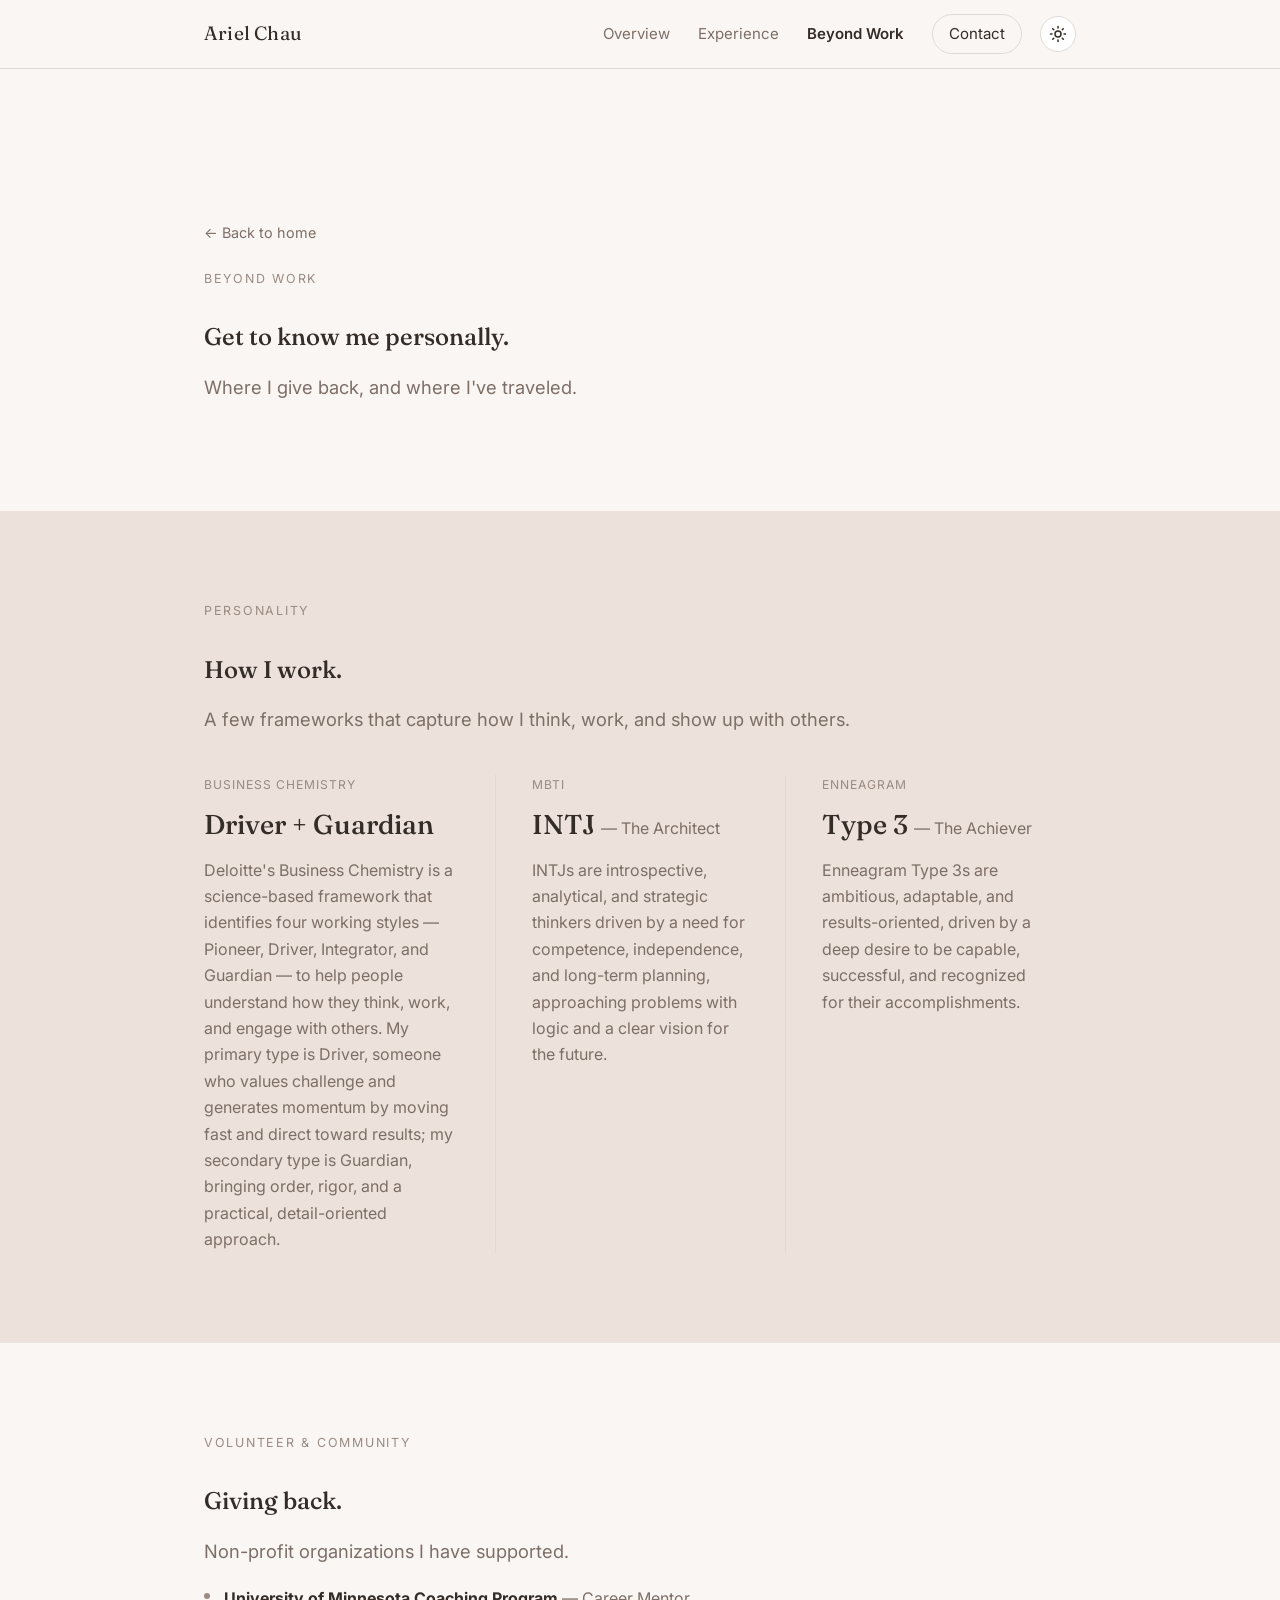
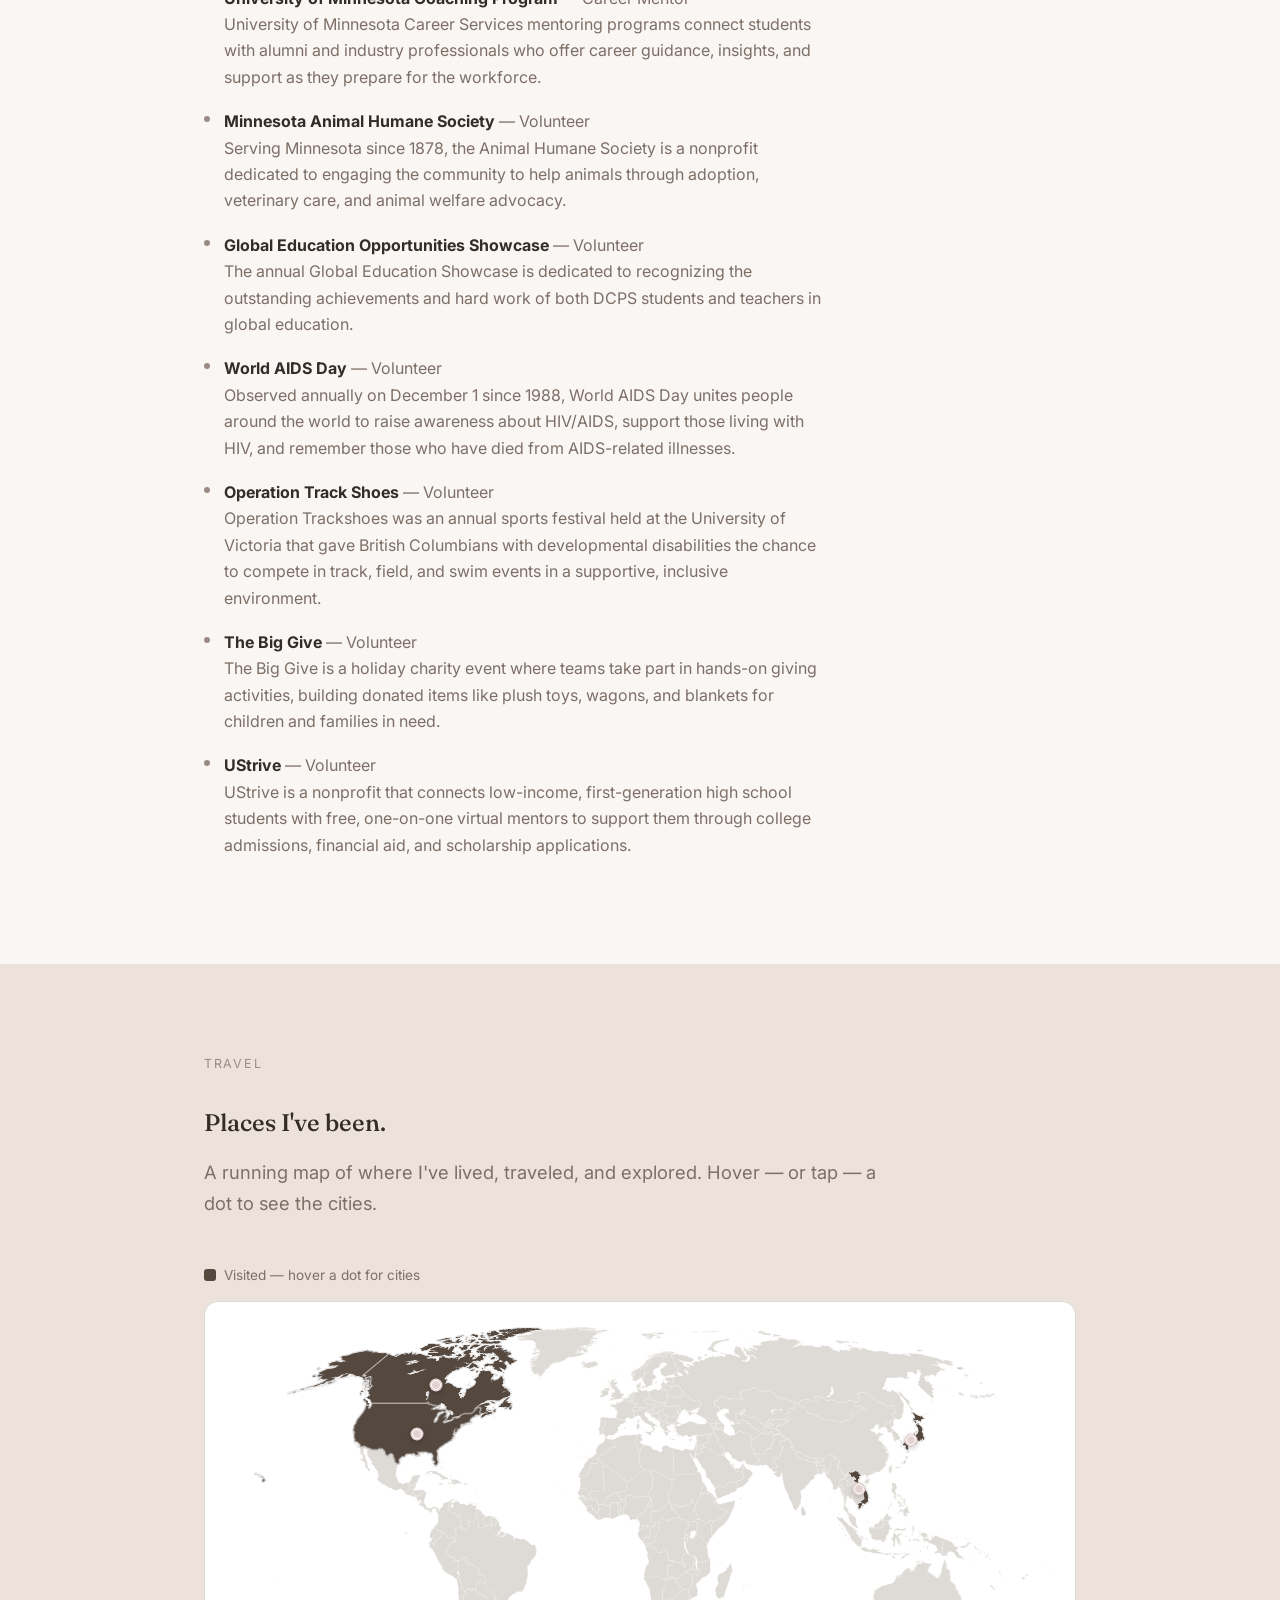
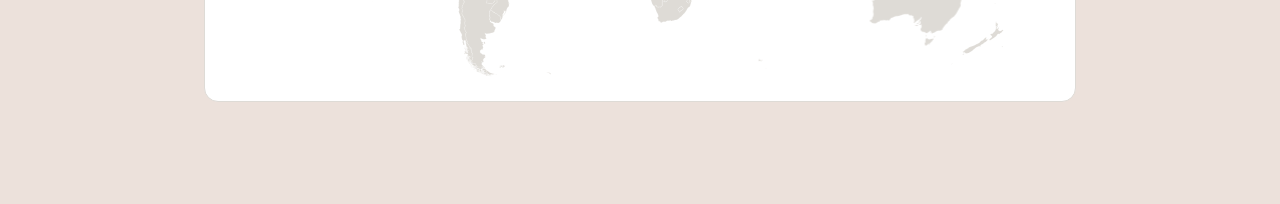
==== beyond-work.html @ 1339a48c "Restyle How I Work section as an editorial trait strip Replace the boxed card layout with a borderle" ====
<!DOCTYPE html>
<html lang="en">
<head>
<meta charset="UTF-8">
<meta name="viewport" content="width=device-width, initial-scale=1.0">
<title>Beyond Work — Ariel Chau</title>
<meta name="description" content="Beyond Ariel Chau's work — places she's traveled and volunteered.">
<link rel="icon" href="data:image/svg+xml,<svg xmlns=%22http://www.w3.org/2000/svg%22 viewBox=%220 0 100 100%22><text y=%22.9em%22 font-size=%2290%22>🌿</text></svg>">
<link rel="preconnect" href="https://fonts.googleapis.com">
<link rel="preconnect" href="https://fonts.gstatic.com" crossorigin>
<link href="https://fonts.googleapis.com/css2?family=Fraunces:opsz,wght@9..144,400;9..144,500;9..144,600&family=Inter:wght@400;500;600&display=swap" rel="stylesheet">
<link rel="stylesheet" href="styles.css">
<script>
  (function () {
    var stored = localStorage.getItem('theme');
    var theme = stored || 'light';
    document.documentElement.setAttribute('data-theme', theme);
  })();
</script>
</head>
<body>

<a class="skip-link" href="#main">Skip to content</a>

<header class="site-header">
  <div class="wrap header-inner">
    <a href="index.html" class="brand">Ariel Chau</a>
    <div class="header-right">
      <nav class="site-nav" id="siteNav">
        <a href="index.html#about">Overview</a>
        <a href="experience.html">Experience</a>
        <a href="beyond-work.html" class="nav-active">Beyond Work</a>
        <a href="index.html#contact" class="nav-cta">Contact</a>
      </nav>
      <button class="theme-toggle" id="themeToggle" aria-label="Switch to dark mode">
        <svg class="icon-sun" width="18" height="18" viewBox="0 0 24 24" fill="none" stroke="currentColor" stroke-width="2" stroke-linecap="round" stroke-linejoin="round"><circle cx="12" cy="12" r="4"></circle><path d="M12 2v2M12 20v2M4.93 4.93l1.41 1.41M17.66 17.66l1.41 1.41M2 12h2M20 12h2M6.34 17.66l-1.41 1.41M19.07 4.93l-1.41 1.41"></path></svg>
        <svg class="icon-moon" width="18" height="18" viewBox="0 0 24 24" fill="none" stroke="currentColor" stroke-width="2" stroke-linecap="round" stroke-linejoin="round"><path d="M21 12.79A9 9 0 1 1 11.21 3 7 7 0 0 0 21 12.79z"></path></svg>
      </button>
      <button class="nav-toggle" id="navToggle" aria-label="Toggle navigation" aria-expanded="false">
        <span></span><span></span><span></span>
      </button>
    </div>
  </div>
</header>

<main id="main">

  <!-- PAGE HEADER -->
  <section class="section exp-header">
    <div class="wrap">
      <a class="back-link reveal" href="index.html">← Back to home</a>
      <p class="section-label reveal">Beyond Work</p>
      <h1 class="reveal">Get to know me personally.</h1>
      <p class="hero-sub reveal">
        Where I give back, and where I've traveled.
      </p>
    </div>
  </section>

  <!-- PERSONALITY -->
  <section class="section section-alt" id="personality">
    <div class="wrap">
      <p class="section-label reveal">Personality</p>
      <h2 class="reveal">How I work.</h2>
      <p class="hero-sub reveal">A few frameworks that capture how I think, work, and show up with others.</p>
      <div class="trait-strip reveal">
        <div class="trait">
          <p class="trait-tag">Business Chemistry</p>
          <p class="trait-type">Driver + Guardian</p>
          <p class="trait-desc">Deloitte's Business Chemistry is a science-based framework that identifies four working styles — Pioneer, Driver, Integrator, and Guardian — to help people understand how they think, work, and engage with others. My primary type is Driver, someone who values challenge and generates momentum by moving fast and direct toward results; my secondary type is Guardian, bringing order, rigor, and a practical, detail-oriented approach.</p>
        </div>
        <div class="trait">
          <p class="trait-tag">MBTI</p>
          <p class="trait-type">INTJ <span class="trait-sub">— The Architect</span></p>
          <p class="trait-desc">INTJs are introspective, analytical, and strategic thinkers driven by a need for competence, independence, and long-term planning, approaching problems with logic and a clear vision for the future.</p>
        </div>
        <div class="trait">
          <p class="trait-tag">Enneagram</p>
          <p class="trait-type">Type 3 <span class="trait-sub">— The Achiever</span></p>
          <p class="trait-desc">Enneagram Type 3s are ambitious, adaptable, and results-oriented, driven by a deep desire to be capable, successful, and recognized for their accomplishments.</p>
        </div>
      </div>
    </div>
  </section>

  <!-- VOLUNTEER & COMMUNITY -->
  <section class="section" id="volunteer">
    <div class="wrap">
      <p class="section-label reveal">Volunteer &amp; Community</p>
      <h2 class="reveal">Giving back.</h2>
      <p class="hero-sub reveal">Non-profit organizations I have supported.</p>
      <ul class="plain-list volunteer-list reveal">
        <li>
          <strong>University of Minnesota Coaching Program</strong> — Career Mentor<br>
          University of Minnesota Career Services mentoring programs connect students with alumni and industry professionals who offer career guidance, insights, and support as they prepare for the workforce.
        </li>
        <li>
          <strong>Minnesota Animal Humane Society</strong> — Volunteer<br>
          Serving Minnesota since 1878, the Animal Humane Society is a nonprofit dedicated to engaging the community to help animals through adoption, veterinary care, and animal welfare advocacy.
        </li>
        <li>
          <strong>Global Education Opportunities Showcase</strong> — Volunteer<br>
          The annual Global Education Showcase is dedicated to recognizing the outstanding achievements and hard work of both DCPS students and teachers in global education.
        </li>
        <li>
          <strong>World AIDS Day</strong> — Volunteer<br>
          Observed annually on December 1 since 1988, World AIDS Day unites people around the world to raise awareness about HIV/AIDS, support those living with HIV, and remember those who have died from AIDS-related illnesses.
        </li>
        <li>
          <strong>Operation Track Shoes</strong> — Volunteer<br>
          Operation Trackshoes was an annual sports festival held at the University of Victoria that gave British Columbians with developmental disabilities the chance to compete in track, field, and swim events in a supportive, inclusive environment.
        </li>
        <li>
          <strong>The Big Give</strong> — Volunteer<br>
          The Big Give is a holiday charity event where teams take part in hands-on giving activities, building donated items like plush toys, wagons, and blankets for children and families in need.
        </li>
        <li>
          <strong>UStrive</strong> — Volunteer<br>
          UStrive is a nonprofit that connects low-income, first-generation high school students with free, one-on-one virtual mentors to support them through college admissions, financial aid, and scholarship applications.
        </li>
      </ul>
    </div>
  </section>

  <!-- MAP -->
  <section class="section section-alt" id="places">
    <div class="wrap">
      <p class="section-label reveal">Travel</p>
      <h2 class="reveal">Places I've been.</h2>
      <p class="hero-sub reveal">
        A running map of where I've lived, traveled, and explored. Hover — or tap — a dot to see the cities.
      </p>
      <div class="reveal map-section">
        <div class="map-heading">
          <span class="map-legend"><i></i>Visited — hover a dot for cities</span>
        </div>
        <div class="world-map">
          <div class="world-map-canvas">
            <div class="world-map-svg" id="worldMap" data-src="assets/world-map.svg">
              <noscript><img src="assets/world-map.svg" alt="World map with Japan, Vietnam, Canada, and the United States highlighted"></noscript>
            </div>
            <div class="map-markers" id="mapMarkers">
              <button type="button" class="map-marker" style="left: 82.44%; top: 33.1%;" data-country="Japan" data-cities="Tokyo, Kyoto, Osaka, Sapporo" aria-label="Japan: Tokyo, Kyoto, Osaka, Sapporo"></button>
              <button type="button" class="map-marker" style="left: 76.2%; top: 46.69%;" data-country="Vietnam" data-cities="Sóc Trăng, Cần Thơ, Đà Lạt, Hồ Chí Minh City, Biên Hòa, Đồng Nai, Vũng Tàu, Phan Thiết, Phú Quốc, Nha Trang, Huế, Đà Nẵng, Hội An, Tây Ninh" aria-label="Vietnam: Sóc Trăng, Cần Thơ, Đà Lạt, Hồ Chí Minh City, Biên Hòa, Đồng Nai, Vũng Tàu, Phan Thiết, Phú Quốc, Nha Trang, Huế, Đà Nẵng, Hội An, Tây Ninh"></button>
              <button type="button" class="map-marker" style="left: 25.59%; top: 17.98%;" data-country="Canada" data-cities="Victoria, Vancouver, Toronto, Edmonton, Alberta" aria-label="Canada: Victoria, Vancouver, Toronto, Edmonton, Alberta"></button>
              <button type="button" class="map-marker" style="left: 23.26%; top: 31.4%;" data-country="United States" data-cities="Minneapolis, Chicago, Dallas, Houston, Austin, San Francisco, San Diego, New York, Alabama, Cincinnati, Cleveland, Boston" aria-label="United States: Minneapolis, Chicago, Dallas, Houston, Austin, San Francisco, San Diego, New York, Alabama, Cincinnati, Cleveland, Boston"></button>
            </div>
            <div class="map-tooltip" id="mapTooltip">
              <div class="map-tooltip-inner">
                <p class="map-tooltip-country"></p>
                <p class="map-tooltip-cities"></p>
              </div>
            </div>
          </div>
        </div>
      </div>
    </div>
  </section>

</main>

<script src="script.js"></script>
</body>
</html>
---- styles.css ----
/* ---------- Reset & base ---------- */
* { box-sizing: border-box; }
html { scroll-behavior: smooth; }
@media (prefers-reduced-motion: reduce) {
  html { scroll-behavior: auto; }
  * { animation: none !important; transition: none !important; }
}

/* Palette: "Muted & Sophisticated" — Linen #ECE1DB, Soft Blush #E4D2D0,
   Dust Grey #DEDBD6, Silver #BFB8B0, Taupe #9A8B84 */
:root {
  --linen: #ece1db;
  --blush: #e4d2d0;
  --dust: #dedbd6;
  --silver: #bfb8b0;
  --taupe: #9a8b84;
  --taupe-deep: #55483f;

  --bg: #faf6f3;
  --bg-alt: var(--linen);
  --text: #332c27;
  --text-muted: #7d6f67;
  --border: var(--dust);
  --accent: var(--taupe);
  --accent-strong: #6b5c54;
  --card-bg: #ffffff;
  --radius: 14px;
  --serif: "Fraunces", Georgia, "Times New Roman", serif;
  --sans: "Inter", -apple-system, BlinkMacSystemFont, "Segoe UI", sans-serif;
}

[data-theme="dark"] {
  --bg: #211d1a;
  --bg-alt: #29241f;
  --text: #f2ece6;
  --text-muted: #b9ac9f;
  --border: #453d36;
  --accent: #d3bfae;
  --accent-strong: #ecdfd2;
  --card-bg: #2b2622;
}

body {
  margin: 0;
  background: var(--bg);
  color: var(--text);
  font-family: var(--sans);
  line-height: 1.65;
  -webkit-font-smoothing: antialiased;
}

h1, h2, h3, h4 {
  font-family: var(--serif);
  font-weight: 500;
  line-height: 1.2;
  margin: 0 0 0.5em;
  color: var(--text);
}

p { margin: 0 0 1em; color: var(--text-muted); }
a { color: inherit; }
ul { padding-left: 0; list-style: none; }

.wrap {
  max-width: 920px;
  margin: 0 auto;
  padding: 0 24px;
}

.skip-link {
  position: absolute;
  left: -999px;
  top: 0;
  background: var(--accent-strong);
  color: #fff;
  padding: 10px 16px;
  z-index: 100;
}
.skip-link:focus { left: 16px; top: 16px; }

/* ---------- Header ---------- */
.site-header {
  position: sticky;
  top: 0;
  z-index: 50;
  background: color-mix(in srgb, var(--bg) 88%, transparent);
  backdrop-filter: blur(8px);
  border-bottom: 1px solid var(--border);
}
.header-inner {
  display: flex;
  align-items: center;
  justify-content: space-between;
  height: 68px;
}
.brand {
  font-family: var(--serif);
  font-size: 1.2rem;
  text-decoration: none;
  letter-spacing: 0.01em;
}
.header-right {
  display: flex;
  align-items: center;
  gap: 18px;
}
.site-nav {
  display: flex;
  align-items: center;
  gap: 28px;
}
.site-nav a {
  text-decoration: none;
  font-size: 0.94rem;
  color: var(--text-muted);
  transition: color 0.2s;
}
.site-nav a:hover { color: var(--text); }
.nav-cta {
  border: 1px solid var(--border);
  padding: 7px 16px;
  border-radius: 999px;
  color: var(--text) !important;
}
.nav-toggle {
  display: none;
  flex-direction: column;
  gap: 5px;
  background: none;
  border: none;
  cursor: pointer;
  padding: 8px;
}
.nav-toggle span {
  width: 22px;
  height: 2px;
  background: var(--text);
  display: block;
}

/* ---------- Theme toggle ---------- */
.theme-toggle {
  display: flex;
  align-items: center;
  justify-content: center;
  width: 36px;
  height: 36px;
  border-radius: 50%;
  border: 1px solid var(--border);
  background: var(--card-bg);
  color: var(--text);
  cursor: pointer;
  padding: 0;
  transition: border-color 0.2s, transform 0.15s;
}
.theme-toggle:hover { border-color: var(--accent); transform: translateY(-1px); }
.theme-toggle .icon-moon { display: none; }
[data-theme="dark"] .theme-toggle .icon-sun { display: none; }
[data-theme="dark"] .theme-toggle .icon-moon { display: block; }

/* ---------- Hero ---------- */
.hero {
  padding: 120px 0 90px;
}
.hero-inner {
  display: flex;
  align-items: center;
  gap: 50px;
}
.hero-text { flex: 1; min-width: 0; }
.hero-photo {
  flex-shrink: 0;
  width: 260px;
  height: 260px;
  border-radius: 50%;
  object-fit: cover;
  object-position: 50% 44%;
  border: 4px solid var(--card-bg);
  outline: 1px solid var(--border);
  box-shadow: 0 8px 24px rgba(51, 44, 39, 0.12);
}

.eyebrow {
  text-transform: uppercase;
  letter-spacing: 0.14em;
  font-size: 0.78rem;
  color: var(--accent);
  margin-bottom: 18px;
}
.hero h1 {
  font-size: clamp(2.6rem, 6vw, 4.2rem);
  max-width: 14ch;
}
.hero-sub {
  font-size: 1.15rem;
  max-width: 58ch;
  margin-top: 20px;
}
.hero .hero-sub {
  font-size: 1.0875rem;
}
.hero-keyword {
  color: inherit;
  text-decoration: underline;
  text-decoration-color: var(--accent);
  text-decoration-thickness: 1.5px;
  text-underline-offset: 3px;
  transition: color 0.15s ease, text-decoration-color 0.15s ease;
}
.hero-keyword:hover {
  color: var(--accent-strong);
  text-decoration-color: var(--accent-strong);
}
.hero-actions {
  display: flex;
  gap: 14px;
  margin-top: 34px;
  flex-wrap: wrap;
}

/* ---------- Buttons ---------- */
.btn {
  display: inline-block;
  text-decoration: none;
  padding: 13px 26px;
  border-radius: 999px;
  font-size: 0.95rem;
  font-weight: 500;
  transition: transform 0.15s ease, background 0.2s, border-color 0.2s;
}
.btn:hover { transform: translateY(-1px); }
.btn-primary {
  background: var(--accent-strong);
  color: var(--bg);
}
.btn-primary:hover { background: var(--accent); }
.btn-ghost {
  border: 1px solid var(--border);
  color: var(--text);
}
.btn-ghost:hover { border-color: var(--accent); }
.btn-icon {
  display: inline-flex;
  align-items: center;
  gap: 8px;
}
.btn-icon img {
  display: block;
  flex-shrink: 0;
}
.btn-primary.btn-icon img {
  filter: invert(1);
}
[data-theme="dark"] .btn-primary.btn-icon img {
  filter: none;
}
[data-theme="dark"] .btn-ghost.btn-icon img {
  filter: invert(1);
}

/* ---------- Sections ---------- */
.section { padding: 90px 0; }
.section-alt { background: var(--bg-alt); }
.section-label {
  text-transform: uppercase;
  letter-spacing: 0.14em;
  font-size: 0.78rem;
  color: var(--accent);
  margin-bottom: 34px;
}
.sub-label {
  font-family: var(--sans);
  font-size: 0.85rem;
  text-transform: uppercase;
  letter-spacing: 0.1em;
  color: var(--text-muted);
  margin: 28px 0 14px;
}
.sub-label:first-child { margin-top: 0; }
.muted { color: var(--text-muted); font-size: 0.9rem; }

/* ---------- About ---------- */
.about-grid {
  display: grid;
  grid-template-columns: 1.15fr 1.45fr;
  gap: 50px;
}
.about-grid p { max-width: 62ch; }
.facts-card {
  background: var(--card-bg);
  border: 1px solid var(--border);
  border-radius: var(--radius);
  padding: 28px;
  height: fit-content;
}
.facts { margin: 0; }
.facts > div {
  padding: 12px 0;
  border-bottom: 1px solid var(--border);
}
.facts > div:last-child { border-bottom: none; }
.facts dt {
  font-size: 0.78rem;
  text-transform: uppercase;
  letter-spacing: 0.08em;
  color: var(--accent);
  margin-bottom: 4px;
}
.facts dd { margin: 0; }
.facts-tags { margin-top: 4px; }

/* ---------- Experience page ---------- */
.nav-active {
  color: var(--text) !important;
  font-weight: 600;
}
.back-link {
  display: inline-block;
  margin-bottom: 24px;
  font-size: 0.9rem;
  color: var(--text-muted);
  text-decoration: none;
}
.back-link:hover { color: var(--accent); }
.exp-header { padding-top: 150px; }
.exp-search-wrap {
  margin-top: 30px;
  max-width: 540px;
}
.exp-search {
  width: 100%;
  padding: 15px 20px;
  border-radius: 999px;
  border: 1px solid var(--border);
  background: var(--card-bg);
  color: var(--text);
  font-family: var(--sans);
  font-size: 1rem;
  outline: none;
  box-sizing: border-box;
  transition: border-color 0.2s;
}
.exp-search:focus { border-color: var(--accent); }
.exp-search::placeholder { color: var(--text-muted); }
.exp-result-count {
  margin: 10px 4px 0;
  font-size: 0.85rem;
  color: var(--text-muted);
}
.exp-empty {
  display: none;
  padding: 10px 0 40px;
  color: var(--text-muted);
}
mark.exp-highlight {
  background: var(--blush);
  color: var(--text);
  border-radius: 3px;
  padding: 0 2px;
}

/* ---------- Career Timeline ---------- */
.career-timeline {
  display: flex;
  flex-direction: column;
  gap: 40px;
}
.tl-group {
  display: flex;
  align-items: flex-start;
  gap: 20px;
}
.tl-logo {
  flex-shrink: 0;
  width: 52px;
  height: 52px;
  display: flex;
  align-items: center;
  justify-content: center;
  background: #ffffff;
  border: 1px solid var(--border);
  border-radius: 13px;
  overflow: hidden;
  box-sizing: border-box;
}
.tl-logo img {
  width: 100%;
  height: 100%;
  object-fit: cover;
  display: block;
}
.tl-logo--contain img {
  object-fit: contain;
  padding: 6px;
  box-sizing: border-box;
}
.tl-group-body { flex: 1; min-width: 0; }
.tl-company {
  margin: 0 0 2px;
  font-size: 1.05rem;
}
.tl-meta {
  margin: 0 0 16px;
  font-size: 0.85rem;
  color: var(--text-muted);
}
.tl-roles { display: flex; flex-direction: column; }
.tl-role {
  position: relative;
  padding-left: 22px;
  padding-bottom: 18px;
}
.tl-role:last-child { padding-bottom: 0; }
.tl-role::before {
  content: "";
  position: absolute;
  left: 0;
  top: 6px;
  width: 8px;
  height: 8px;
  border-radius: 50%;
  background: var(--accent);
}
.tl-role::after {
  content: "";
  position: absolute;
  left: 3.5px;
  top: 16px;
  bottom: 0;
  width: 1px;
  background: var(--border);
}
.tl-role:last-child::after { display: none; }
.tl-role--plain {
  padding-left: 0;
  padding-bottom: 0;
}
.tl-role--plain::before,
.tl-role--plain::after { display: none; }
.tl-role-title {
  margin: 0;
  font-weight: 600;
  color: var(--text);
  font-size: 0.97rem;
}
.tl-role-date {
  margin: 2px 0 6px;
  font-size: 0.83rem;
  color: var(--text-muted);
}
.tl-role-brief {
  margin: 0;
  font-size: 0.92rem;
}

/* ---------- Timeline ---------- */
.timeline { display: flex; flex-direction: column; gap: 44px; }
.timeline-item {
  border-top: 1px solid var(--border);
  padding-top: 32px;
}
.timeline-head {
  display: flex;
  justify-content: space-between;
  align-items: baseline;
  gap: 16px;
  flex-wrap: wrap;
  margin-bottom: 14px;
}
.timeline-head h3 { margin-bottom: 2px; font-size: 1.3rem; }
.timeline-org { color: var(--accent); font-size: 0.95rem; margin: 0; }
.timeline-date {
  color: var(--text-muted);
  font-size: 0.9rem;
  white-space: nowrap;
  margin: 0;
}
.timeline-item ul { display: flex; flex-direction: column; gap: 10px; }
.timeline-item li {
  padding-left: 20px;
  position: relative;
  color: var(--text-muted);
}
.timeline-item li::before {
  content: "";
  position: absolute;
  left: 0;
  top: 0.6em;
  width: 6px;
  height: 6px;
  border-radius: 50%;
  background: var(--accent);
}
.timeline-item li strong { color: var(--text); }

/* ---------- Education ---------- */
.edu-grid {
  display: grid;
  grid-template-columns: 1fr 1fr;
  gap: 24px;
}
.edu-card {
  background: var(--card-bg);
  border: 1px solid var(--border);
  border-radius: var(--radius);
  padding: 26px;
  display: flex;
  flex-direction: column;
}
.edu-card h4 { margin-bottom: 4px; font-size: 1.05rem; }
.edu-card p { margin: 0 0 6px; }
.edu-card .muted { margin-top: auto; padding-top: 10px; margin-bottom: 0; }
.edu-list {
  display: flex;
  flex-direction: column;
  gap: 6px;
  margin: 0;
  padding: 0;
}
.edu-list li {
  padding-left: 16px;
  position: relative;
  color: var(--text-muted);
}
.edu-list li::before {
  content: "";
  position: absolute;
  left: 0;
  top: 0.55em;
  width: 5px;
  height: 5px;
  border-radius: 50%;
  background: var(--accent);
}

/* ---------- Cards ---------- */
.card-grid {
  display: grid;
  grid-template-columns: repeat(2, 1fr);
  gap: 22px;
  margin-bottom: 56px;
}
.card {
  background: var(--card-bg);
  border: 1px solid var(--border);
  border-radius: var(--radius);
  padding: 30px;
}
.card-tag {
  font-size: 0.76rem;
  text-transform: uppercase;
  letter-spacing: 0.08em;
  color: var(--accent);
  margin-bottom: 12px;
}
.card h3 { font-size: 1.15rem; margin-bottom: 10px; }
.card p { margin: 0; }

/* ---------- Trait strip (Personality) ---------- */
.trait-strip {
  display: grid;
  grid-template-columns: repeat(3, 1fr);
  gap: 0;
  margin-top: 40px;
}
.trait {
  padding: 0 36px;
  border-left: 1px solid var(--border);
}
.trait:first-child {
  padding-left: 0;
  border-left: none;
}
.trait-tag {
  font-size: 0.76rem;
  text-transform: uppercase;
  letter-spacing: 0.08em;
  color: var(--accent);
  margin-bottom: 12px;
}
.trait-type {
  font-family: var(--serif);
  font-size: 1.7rem;
  font-weight: 500;
  line-height: 1.25;
  color: var(--text);
  margin-bottom: 16px;
}
.trait-sub {
  font-family: var(--sans);
  font-size: 1rem;
  font-weight: 400;
  color: var(--text-muted);
}
.trait-desc { color: var(--text-muted); margin: 0; }

.two-col {
  display: grid;
  grid-template-columns: 1fr 1fr;
  gap: 50px;
}

/* ---------- Tags ---------- */
.tags { display: flex; flex-wrap: wrap; gap: 8px; }
.tags span {
  border: 1px solid var(--border);
  border-radius: 999px;
  padding: 6px 14px;
  font-size: 0.85rem;
  color: var(--text-muted);
}

/* ---------- Plain lists ---------- */
.plain-list { display: flex; flex-direction: column; gap: 18px; }
.plain-list li {
  padding-left: 20px;
  position: relative;
  color: var(--text-muted);
}
.plain-list li::before {
  content: "";
  position: absolute;
  left: 0;
  top: 0.5em;
  width: 6px;
  height: 6px;
  border-radius: 50%;
  background: var(--accent);
}
.plain-list li strong { color: var(--text); }

/* ---------- Travel / Map ---------- */
.volunteer-list { max-width: 62ch; }

.map-section { margin-top: 46px; }

.map-heading {
  display: flex;
  align-items: center;
  justify-content: space-between;
  flex-wrap: wrap;
  gap: 10px;
  margin-bottom: 14px;
}
.map-heading .sub-label { margin: 0; }
.map-legend {
  display: inline-flex;
  align-items: center;
  gap: 8px;
  font-size: 0.85rem;
  color: var(--text-muted);
}
.map-legend i {
  width: 12px;
  height: 12px;
  border-radius: 3px;
  background: var(--taupe-deep);
  display: inline-block;
}

.world-map {
  background: var(--card-bg);
  border: 1px solid var(--border);
  border-radius: var(--radius);
  padding: 18px;
  margin-bottom: 12px;
  box-sizing: border-box;
}
.world-map-canvas {
  position: relative;
  width: 100%;
  aspect-ratio: 2754 / 1200;
}
.world-map-svg {
  position: absolute;
  inset: 0;
  overflow: hidden;
}
.world-map-svg svg {
  display: block;
  width: 100%;
  height: 100%;
}
/* Base land + highlighted countries (id selectors carry enough specificity
   to beat the map's own embedded stylesheet regardless of source order) */
.world-map-svg .landxx,
.world-map-svg .antxx {
  fill: var(--dust);
  stroke: var(--card-bg);
  stroke-width: 0.5;
}
.world-map-svg .oceanxx {
  fill: var(--card-bg);
  stroke: none;
}
.world-map-svg .jp,
.world-map-svg .vn,
.world-map-svg .ca,
.world-map-svg .us {
  fill: var(--taupe-deep) !important;
  stroke: var(--card-bg) !important;
  stroke-width: 5 !important;
  stroke-linejoin: round;
  paint-order: stroke fill;
  filter: drop-shadow(0 0 2.5px rgba(0, 0, 0, 0.3));
}

/* ---------- Map markers & tooltip ---------- */
.map-markers {
  position: absolute;
  inset: 0;
  pointer-events: none;
}
.map-marker {
  position: absolute;
  transform: translate(-50%, -50%);
  width: 22px;
  height: 22px;
  padding: 0;
  border: none;
  background: transparent;
  cursor: pointer;
  pointer-events: auto;
}
.map-marker::before {
  content: "";
  position: absolute;
  top: 50%;
  left: 50%;
  transform: translate(-50%, -50%);
  width: 8px;
  height: 8px;
  border-radius: 50%;
  background: var(--blush);
  border: 1.5px solid var(--card-bg);
  box-shadow: 0 0 0 1.5px var(--blush), 0 2px 6px rgba(0, 0, 0, 0.35);
  transition: transform 0.15s ease;
}
.map-marker:hover::before,
.map-marker:focus-visible::before {
  transform: translate(-50%, -50%) scale(1.5);
}
.map-marker:focus-visible {
  outline: none;
}
.map-marker.demo-pulse::before {
  transform: translate(-50%, -50%) scale(1.5);
}
.map-marker.demo-pulse::after {
  content: "";
  position: absolute;
  top: 50%;
  left: 50%;
  width: 8px;
  height: 8px;
  border-radius: 50%;
  background: var(--blush);
  transform: translate(-50%, -50%);
  animation: map-marker-pulse 1.3s ease-out infinite;
}
@keyframes map-marker-pulse {
  0% {
    transform: translate(-50%, -50%) scale(1);
    opacity: 0.7;
  }
  100% {
    transform: translate(-50%, -50%) scale(3);
    opacity: 0;
  }
}
.map-tooltip {
  position: absolute;
  transform: translate(-50%, calc(-100% - 14px));
  background: var(--card-bg);
  border: 1px solid var(--border);
  border-radius: 10px;
  padding: 10px 14px;
  width: 260px;
  box-sizing: border-box;
  box-shadow: 0 10px 30px rgba(0, 0, 0, 0.22);
  opacity: 0;
  visibility: hidden;
  pointer-events: none;
  transition: opacity 0.15s ease;
  z-index: 5;
}
.map-tooltip.visible {
  opacity: 1;
  visibility: visible;
}
.map-tooltip-inner {
  max-height: 150px;
  overflow-y: auto;
}
.map-tooltip::after {
  content: "";
  position: absolute;
  left: 50%;
  bottom: -6px;
  transform: translateX(-50%);
  border: 6px solid transparent;
  border-top-color: var(--card-bg);
}
.map-tooltip-country {
  margin: 0 0 3px;
  font-family: var(--serif);
  font-size: 0.95rem;
  color: var(--accent);
}
.map-tooltip-cities {
  margin: 0;
  font-size: 0.82rem;
  color: var(--text-muted);
  line-height: 1.4;
}

/* ---------- Contact ---------- */
.contact { text-align: center; }
.contact-inner { display: flex; flex-direction: column; align-items: center; }
.contact h2 { font-size: clamp(2rem, 4vw, 2.8rem); }
.contact-links {
  display: flex;
  gap: 14px;
  flex-wrap: wrap;
  justify-content: center;
  margin-top: 10px;
}

/* ---------- Reveal animation ---------- */
.reveal {
  opacity: 0;
  transform: translateY(14px);
  transition: opacity 0.6s ease, transform 0.6s ease;
}
.reveal.visible {
  opacity: 1;
  transform: translateY(0);
}

/* ---------- Responsive ---------- */
@media (max-width: 760px) {
  .site-nav {
    position: absolute;
    top: 68px;
    left: 0;
    right: 0;
    background: var(--bg);
    border-bottom: 1px solid var(--border);
    flex-direction: column;
    align-items: flex-start;
    padding: 20px 24px 26px;
    gap: 18px;
    display: none;
  }
  .site-nav.open { display: flex; }
  .nav-toggle { display: flex; }
  .nav-cta { align-self: flex-start; }

  .about-grid,
  .two-col,
  .edu-grid,
  .card-grid {
    grid-template-columns: 1fr;
  }

  .trait-strip {
    grid-template-columns: 1fr;
    gap: 28px;
  }
  .trait {
    padding: 24px 0 0;
    border-left: none;
    border-top: 1px solid var(--border);
  }
  .trait:first-child {
    padding-top: 0;
    border-top: none;
  }

  .hero { padding: 90px 0 60px; }
  .exp-header { padding-top: 110px; }
  .section { padding: 64px 0; }

  .hero-inner {
    flex-direction: column;
    align-items: flex-start;
    gap: 24px;
  }
  .hero-photo {
    width: 152px;
    height: 152px;
  }

  .world-map {
    padding: 10px;
  }

  .map-marker {
    width: 20px;
    height: 20px;
  }
  .map-marker::before {
    width: 7px;
    height: 7px;
  }

  .map-tooltip {
    width: 200px;
    font-size: 0.9em;
  }
}
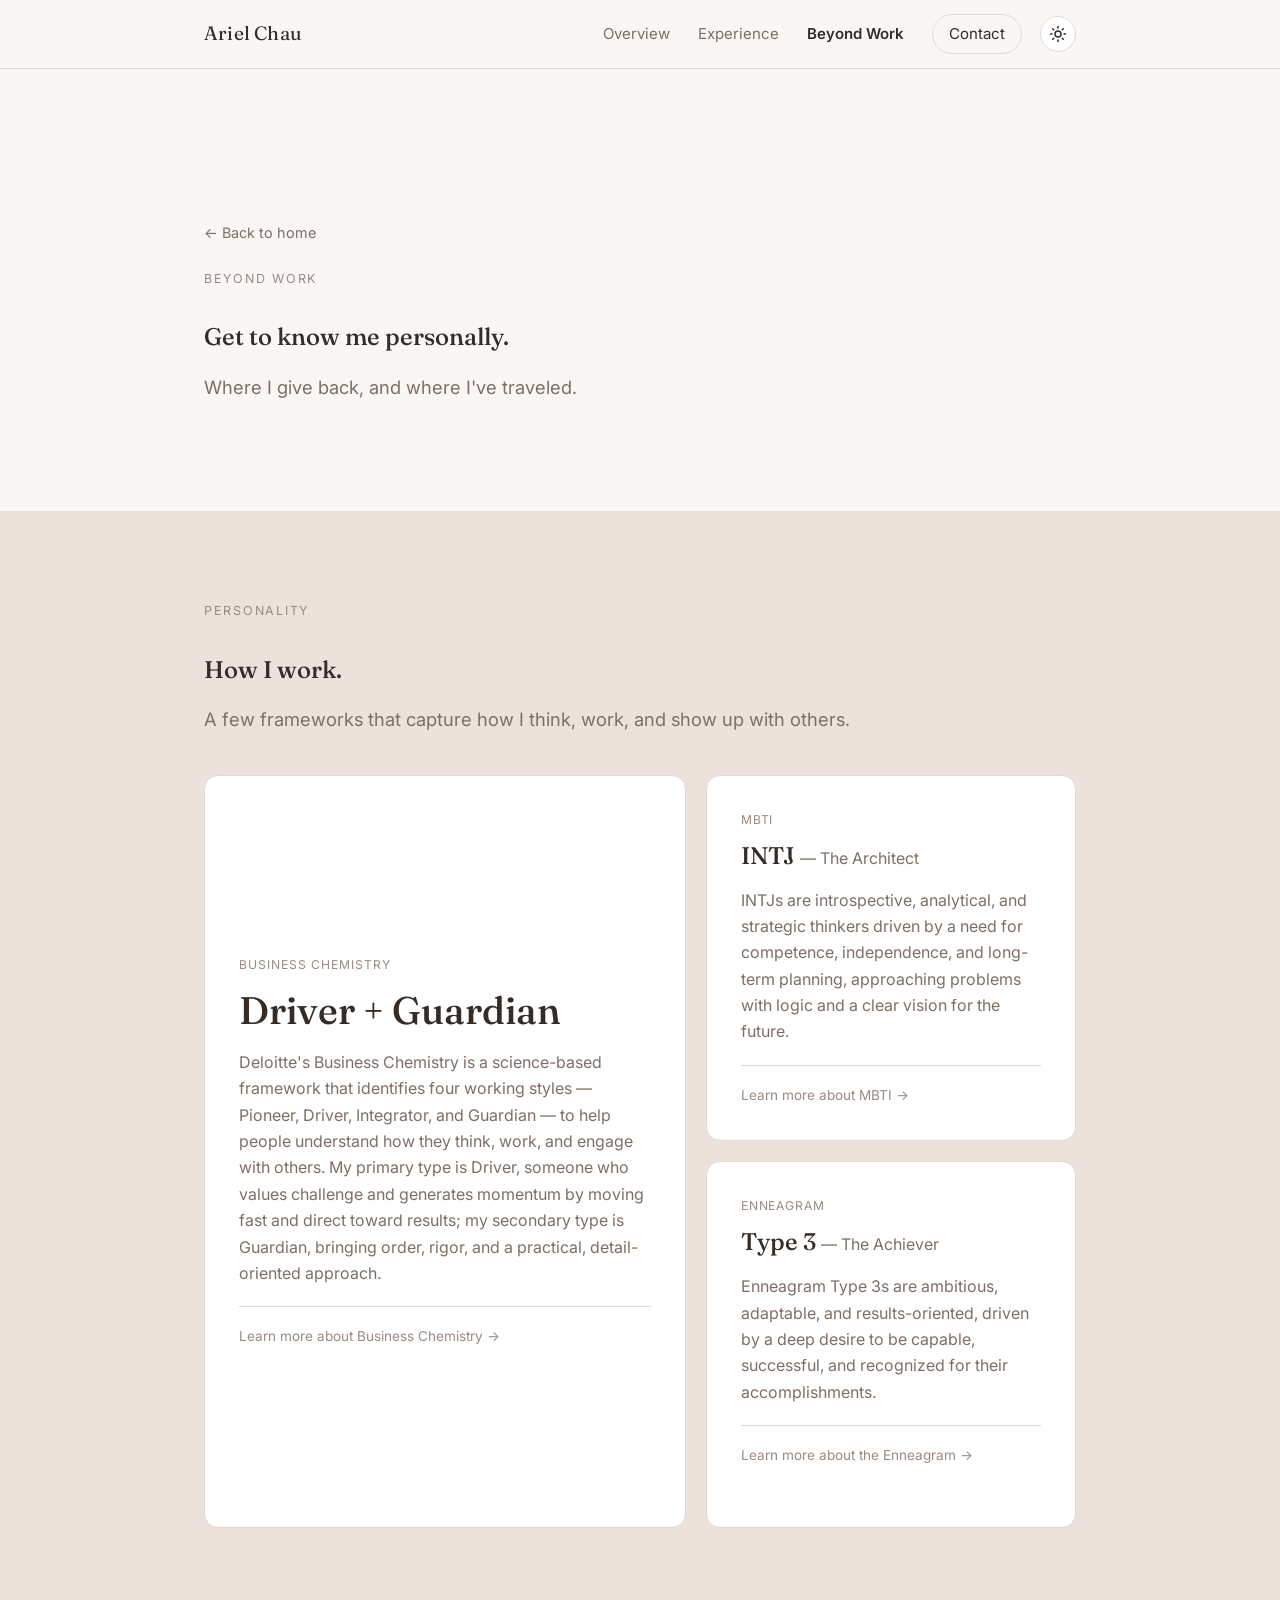
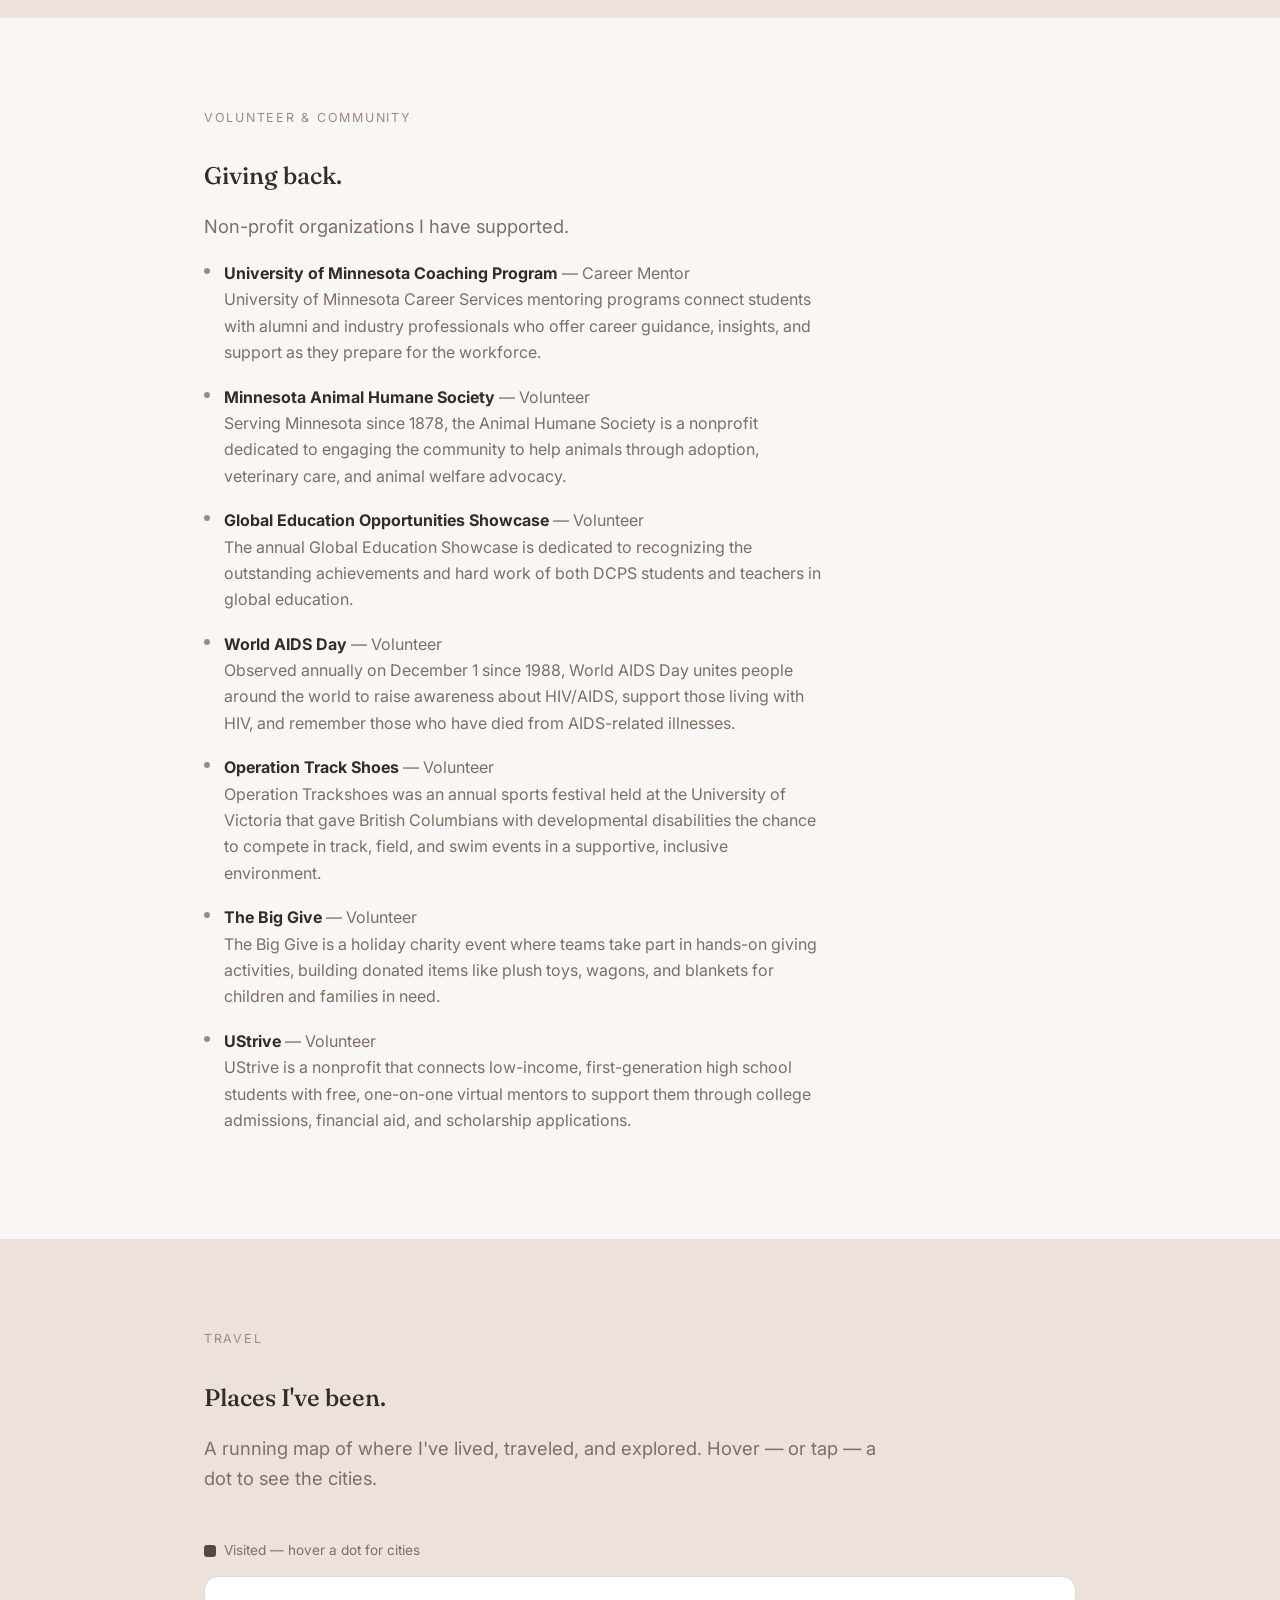
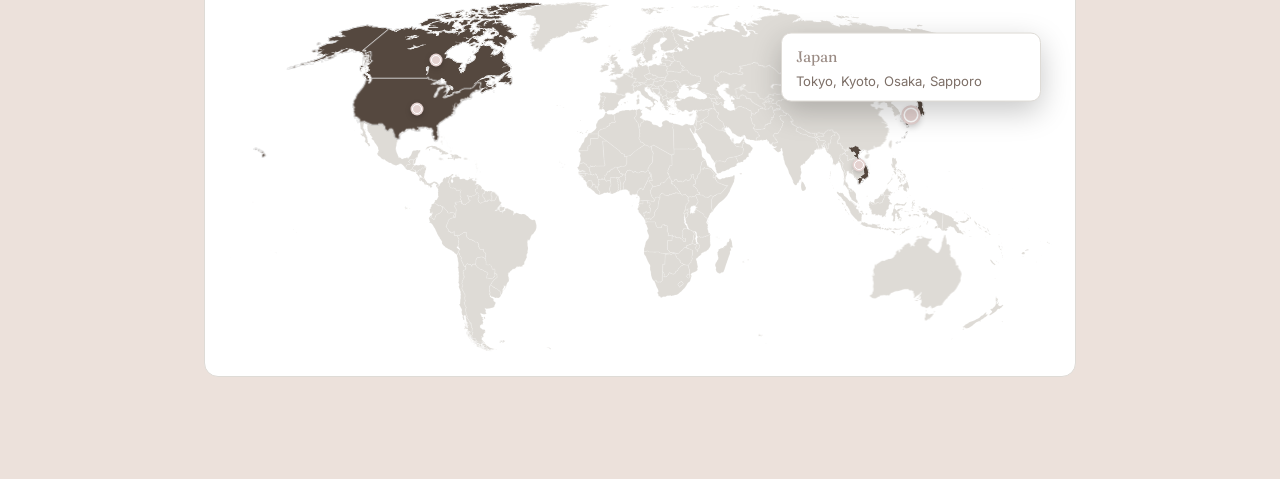
==== commit 2b1a7389: "Restyle How I Work as an asymmetric bento layout with source links Replace the equal 3-column strip " ====
--- a/beyond-work.html
+++ b/beyond-work.html
@@ -63,21 +63,24 @@
       <p class="section-label reveal">Personality</p>
       <h2 class="reveal">How I work.</h2>
       <p class="hero-sub reveal">A few frameworks that capture how I think, work, and show up with others.</p>
-      <div class="trait-strip reveal">
-        <div class="trait">
+      <div class="trait-bento reveal">
+        <div class="trait-tile trait-tile-featured">
           <p class="trait-tag">Business Chemistry</p>
           <p class="trait-type">Driver + Guardian</p>
           <p class="trait-desc">Deloitte's Business Chemistry is a science-based framework that identifies four working styles — Pioneer, Driver, Integrator, and Guardian — to help people understand how they think, work, and engage with others. My primary type is Driver, someone who values challenge and generates momentum by moving fast and direct toward results; my secondary type is Guardian, bringing order, rigor, and a practical, detail-oriented approach.</p>
+          <a class="trait-link" href="https://www.deloitte.com/us/en/services/consulting/services/business-chemistry.html" target="_blank" rel="noopener">Learn more about Business Chemistry →</a>
         </div>
-        <div class="trait">
+        <div class="trait-tile">
           <p class="trait-tag">MBTI</p>
           <p class="trait-type">INTJ <span class="trait-sub">— The Architect</span></p>
           <p class="trait-desc">INTJs are introspective, analytical, and strategic thinkers driven by a need for competence, independence, and long-term planning, approaching problems with logic and a clear vision for the future.</p>
+          <a class="trait-link" href="https://www.16personalities.com/intj-personality" target="_blank" rel="noopener">Learn more about MBTI →</a>
         </div>
-        <div class="trait">
+        <div class="trait-tile">
           <p class="trait-tag">Enneagram</p>
           <p class="trait-type">Type 3 <span class="trait-sub">— The Achiever</span></p>
           <p class="trait-desc">Enneagram Type 3s are ambitious, adaptable, and results-oriented, driven by a deep desire to be capable, successful, and recognized for their accomplishments.</p>
+          <a class="trait-link" href="https://www.enneagraminstitute.com/type-3/" target="_blank" rel="noopener">Learn more about the Enneagram →</a>
         </div>
       </div>
     </div>
--- a/styles.css
+++ b/styles.css
@@ -557,19 +557,25 @@
 .card p { margin: 0; }
 
 /* ---------- Trait strip (Personality) ---------- */
-.trait-strip {
+.trait-bento {
   display: grid;
-  grid-template-columns: repeat(3, 1fr);
-  gap: 0;
+  grid-template-columns: 1.3fr 1fr;
+  grid-template-rows: 1fr 1fr;
+  gap: 20px;
   margin-top: 40px;
 }
-.trait {
-  padding: 0 36px;
-  border-left: 1px solid var(--border);
-}
-.trait:first-child {
-  padding-left: 0;
-  border-left: none;
+.trait-tile {
+  background: var(--card-bg);
+  border: 1px solid var(--border);
+  border-radius: var(--radius);
+  padding: 34px;
+  display: flex;
+  flex-direction: column;
+}
+.trait-tile-featured {
+  grid-column: 1;
+  grid-row: 1 / 3;
+  justify-content: center;
 }
 .trait-tag {
   font-size: 0.76rem;
@@ -580,12 +586,13 @@
 }
 .trait-type {
   font-family: var(--serif);
-  font-size: 1.7rem;
   font-weight: 500;
-  line-height: 1.25;
+  line-height: 1.2;
   color: var(--text);
   margin-bottom: 16px;
-}
+  font-size: 1.5rem;
+}
+.trait-tile-featured .trait-type { font-size: 2.4rem; }
 .trait-sub {
   font-family: var(--sans);
   font-size: 1rem;
@@ -593,6 +600,15 @@
   color: var(--text-muted);
 }
 .trait-desc { color: var(--text-muted); margin: 0; }
+.trait-link {
+  margin-top: 20px;
+  padding-top: 18px;
+  border-top: 1px solid var(--border);
+  font-size: 0.85rem;
+  color: var(--accent);
+  text-decoration: none;
+}
+.trait-link:hover { color: var(--accent-strong); }
 
 .two-col {
   display: grid;
@@ -863,19 +879,16 @@
     grid-template-columns: 1fr;
   }
 
-  .trait-strip {
+  .trait-bento {
     grid-template-columns: 1fr;
-    gap: 28px;
-  }
-  .trait {
-    padding: 24px 0 0;
-    border-left: none;
-    border-top: 1px solid var(--border);
-  }
-  .trait:first-child {
-    padding-top: 0;
-    border-top: none;
-  }
+    grid-template-rows: none;
+    gap: 20px;
+  }
+  .trait-tile-featured {
+    grid-column: 1;
+    grid-row: auto;
+  }
+  .trait-tile-featured .trait-type { font-size: 1.8rem; }
 
   .hero { padding: 90px 0 60px; }
   .exp-header { padding-top: 110px; }
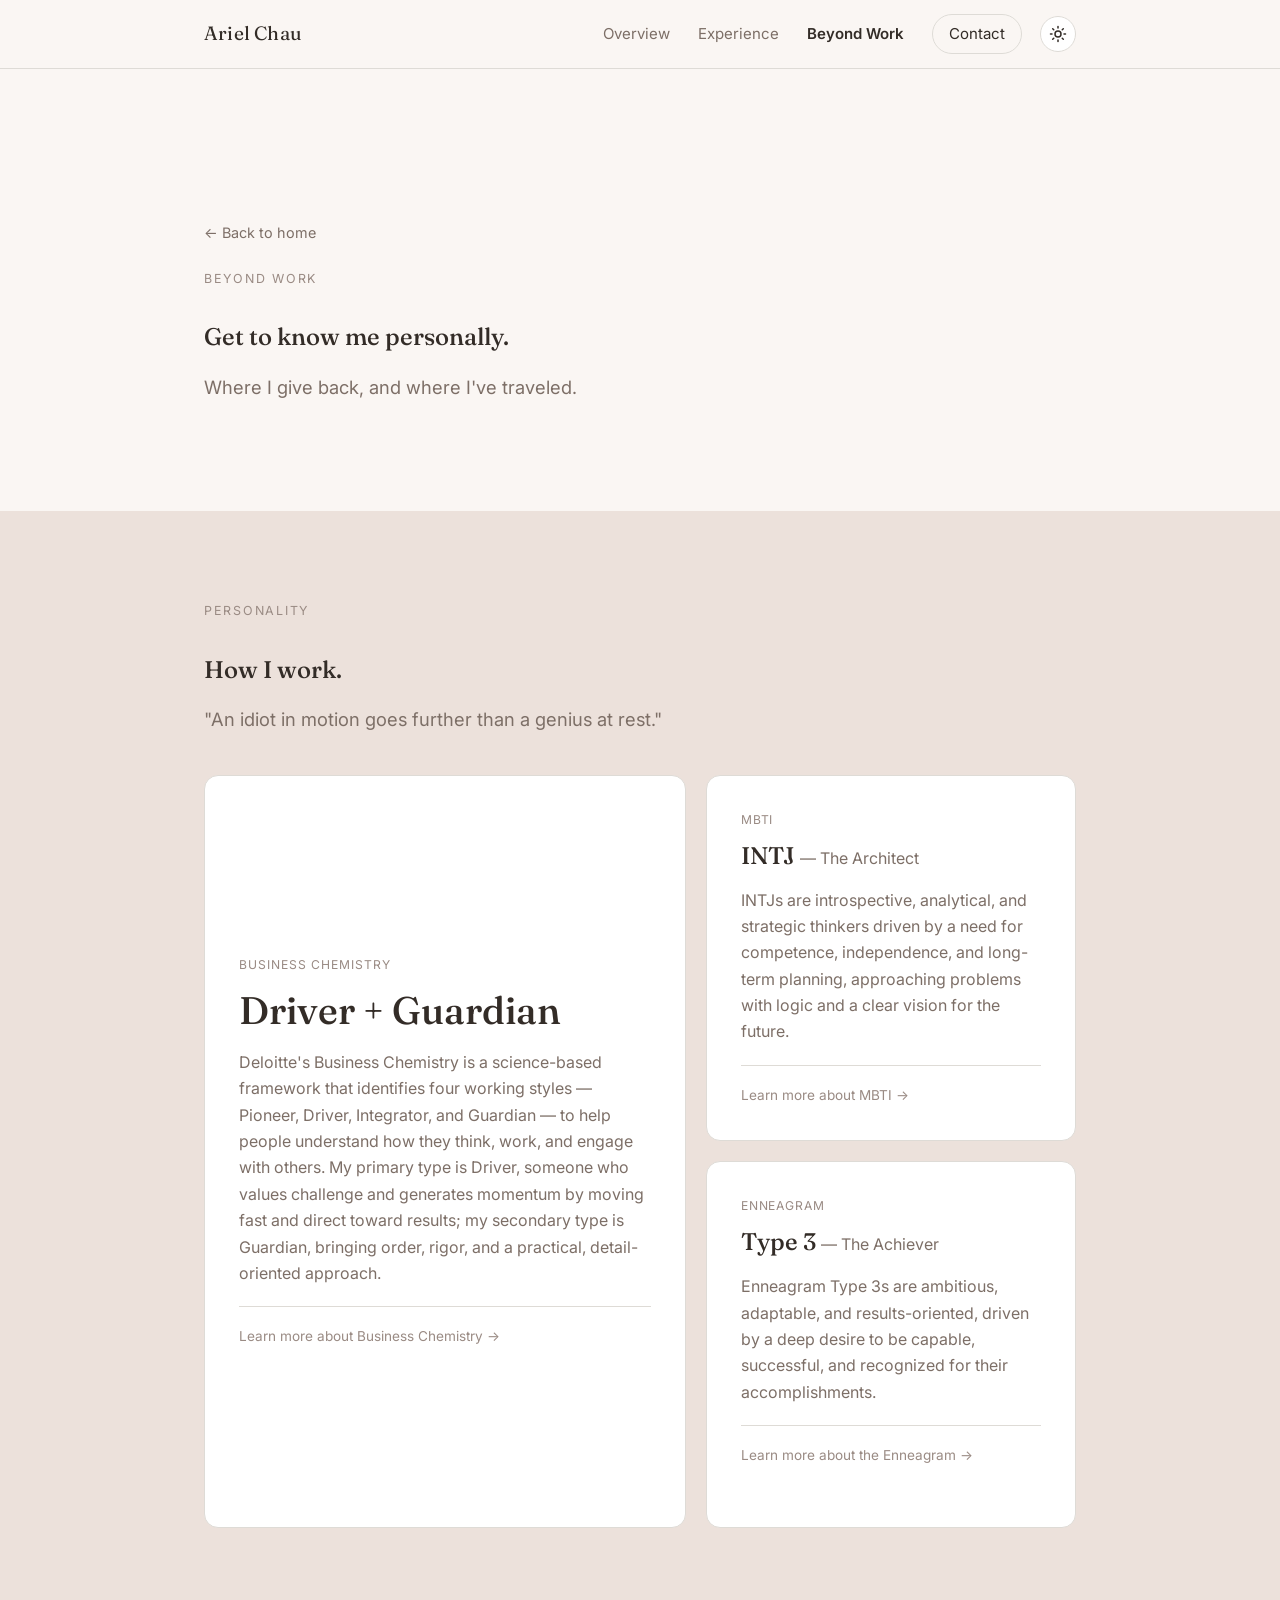
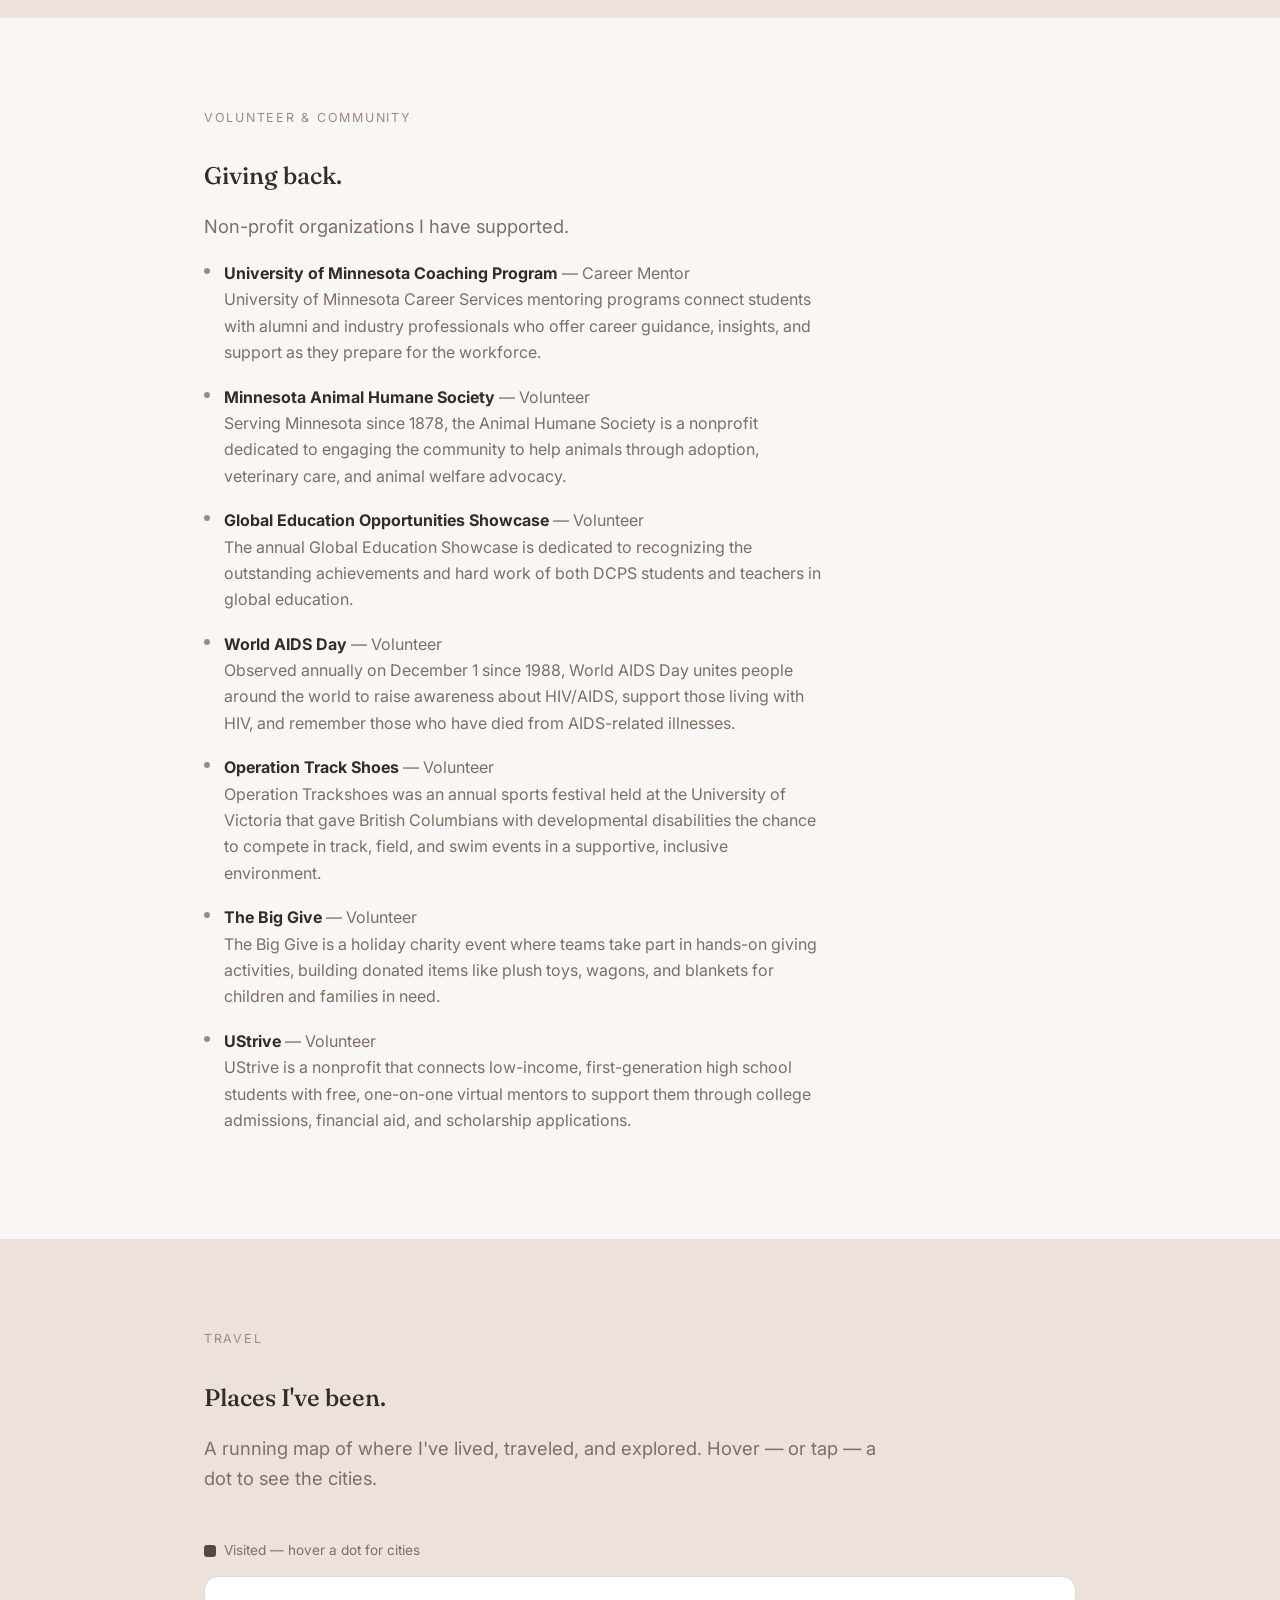
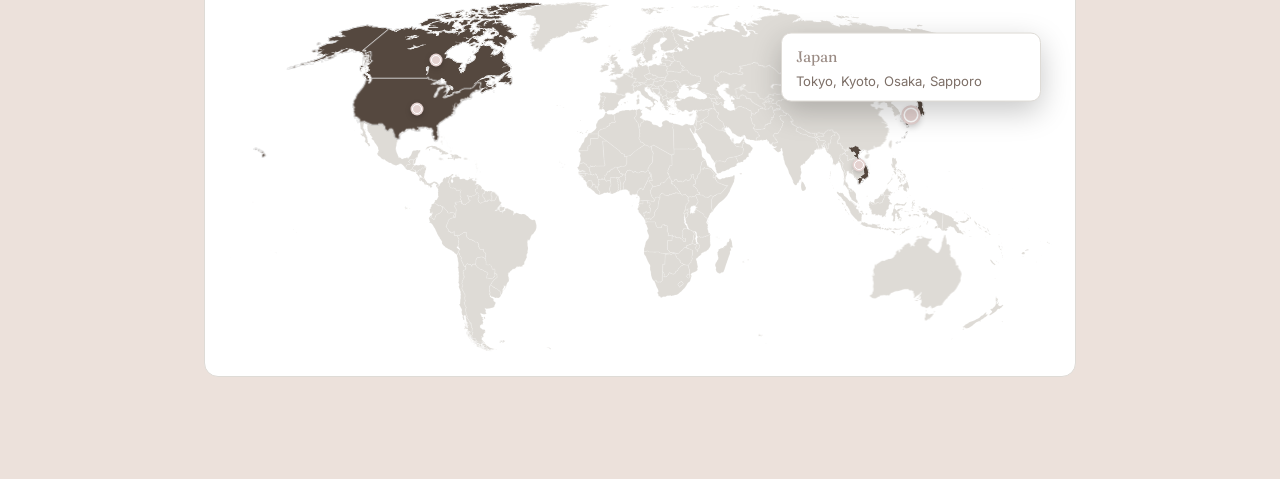
==== commit ceb50669: "Swap How I Work subtitle for a personal quote Co-Authored-By: Claude Sonnet 5 <noreply@anthropic.com" ====
--- a/beyond-work.html
+++ b/beyond-work.html
@@ -62,7 +62,7 @@
     <div class="wrap">
       <p class="section-label reveal">Personality</p>
       <h2 class="reveal">How I work.</h2>
-      <p class="hero-sub reveal">A few frameworks that capture how I think, work, and show up with others.</p>
+      <p class="hero-sub reveal">"An idiot in motion goes further than a genius at rest."</p>
       <div class="trait-bento reveal">
         <div class="trait-tile trait-tile-featured">
           <p class="trait-tag">Business Chemistry</p>
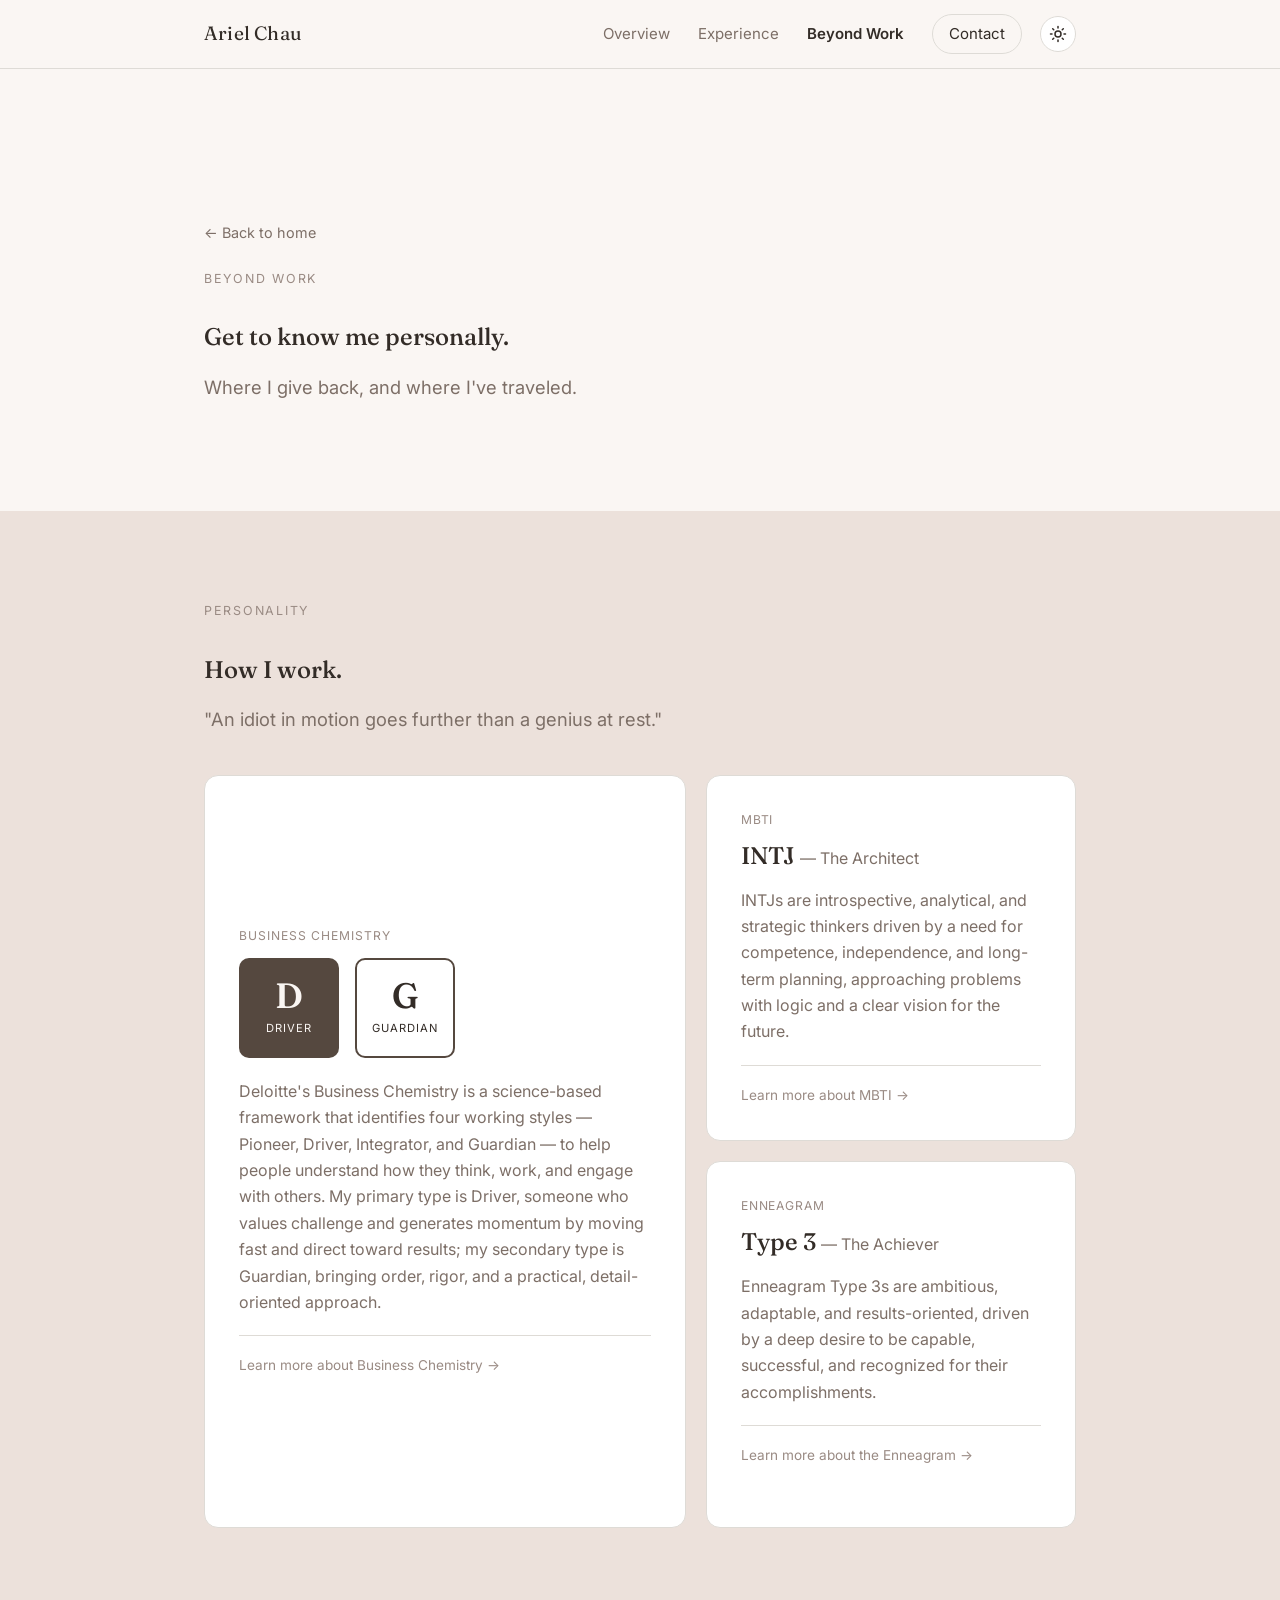
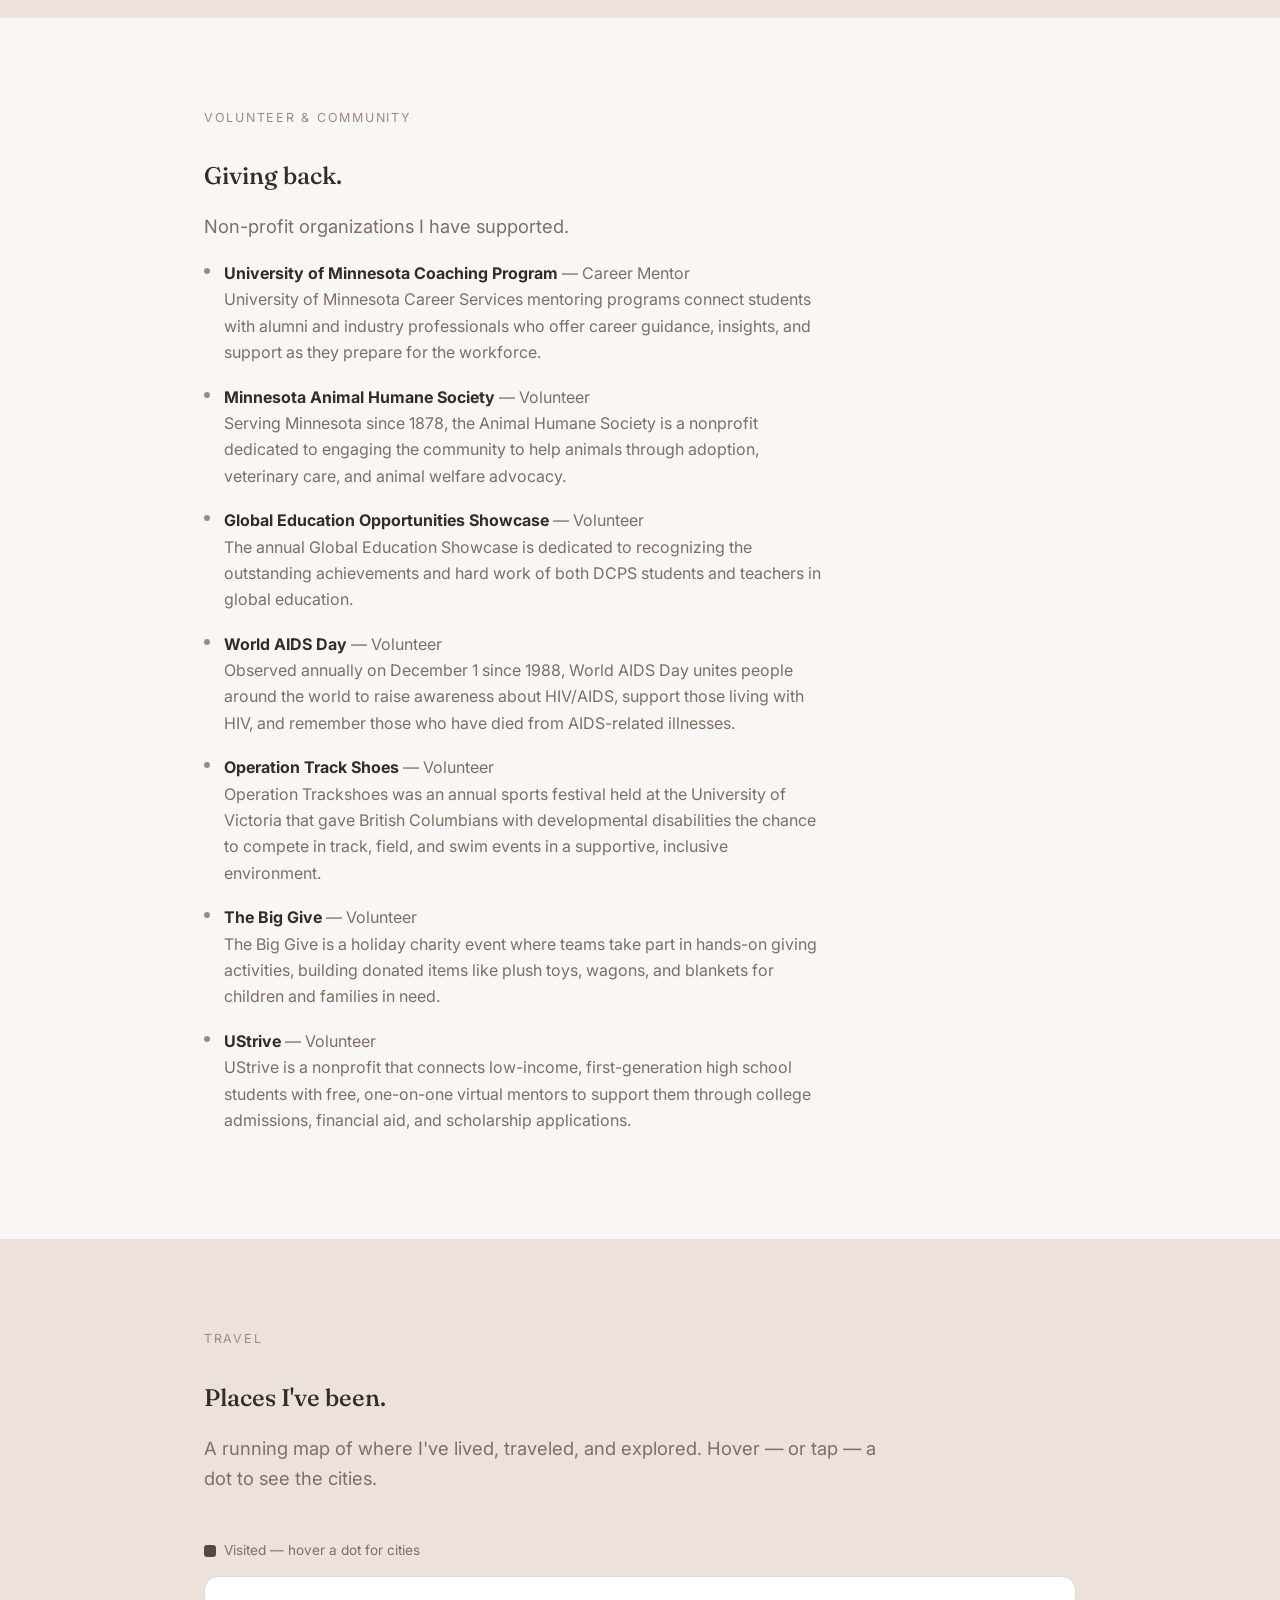
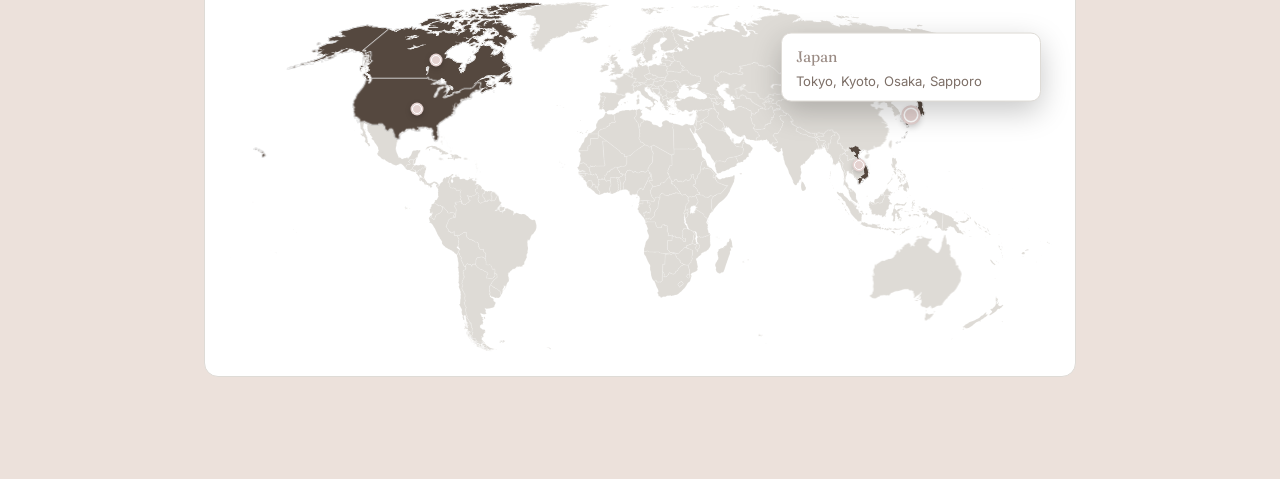
==== commit cc497716: "Add Business Chemistry D/G square badges Replace the plain 'Driver + Guardian' text with two square " ====
--- a/beyond-work.html
+++ b/beyond-work.html
@@ -66,7 +66,16 @@
       <div class="trait-bento reveal">
         <div class="trait-tile trait-tile-featured">
           <p class="trait-tag">Business Chemistry</p>
-          <p class="trait-type">Driver + Guardian</p>
+          <div class="chem-badges">
+            <div class="chem-badge chem-badge-primary">
+              <span class="chem-letter">D</span>
+              <span class="chem-name">Driver</span>
+            </div>
+            <div class="chem-badge chem-badge-secondary">
+              <span class="chem-letter">G</span>
+              <span class="chem-name">Guardian</span>
+            </div>
+          </div>
           <p class="trait-desc">Deloitte's Business Chemistry is a science-based framework that identifies four working styles — Pioneer, Driver, Integrator, and Guardian — to help people understand how they think, work, and engage with others. My primary type is Driver, someone who values challenge and generates momentum by moving fast and direct toward results; my secondary type is Guardian, bringing order, rigor, and a practical, detail-oriented approach.</p>
           <a class="trait-link" href="https://www.deloitte.com/us/en/services/consulting/services/business-chemistry.html" target="_blank" rel="noopener">Learn more about Business Chemistry →</a>
         </div>
--- a/styles.css
+++ b/styles.css
@@ -352,6 +352,38 @@
   padding: 10px 0 40px;
   color: var(--text-muted);
 }
+.exp-quick-tags {
+  margin-top: 16px;
+  padding: 16px 18px;
+  border: 1px solid var(--border);
+  border-radius: var(--radius);
+  background: var(--card-bg);
+}
+.exp-quick-label {
+  font-size: 0.76rem;
+  text-transform: uppercase;
+  letter-spacing: 0.08em;
+  color: var(--text-muted);
+  margin: 0 0 10px;
+}
+.exp-quick-list { margin: 0; }
+.tag-btn {
+  border: 1px solid var(--border);
+  border-radius: 999px;
+  padding: 6px 14px;
+  font-size: 0.85rem;
+  font-family: var(--sans);
+  color: var(--text-muted);
+  background: transparent;
+  cursor: pointer;
+  transition: border-color 0.2s, color 0.2s, background-color 0.2s;
+}
+.tag-btn:hover { border-color: var(--accent); color: var(--text); }
+.tag-btn.active {
+  border-color: var(--accent);
+  color: var(--text);
+  background: var(--bg-alt);
+}
 mark.exp-highlight {
   background: var(--blush);
   color: var(--text);
@@ -583,6 +615,41 @@
   letter-spacing: 0.08em;
   color: var(--accent);
   margin-bottom: 12px;
+}
+.chem-badges {
+  display: flex;
+  gap: 16px;
+  margin-bottom: 20px;
+}
+.chem-badge {
+  width: 100px;
+  height: 100px;
+  border-radius: 10px;
+  display: flex;
+  flex-direction: column;
+  align-items: center;
+  justify-content: center;
+  gap: 6px;
+}
+.chem-badge-primary {
+  background: var(--taupe-deep);
+  color: #faf6f3;
+}
+.chem-badge-secondary {
+  border: 2px solid var(--taupe-deep);
+  color: var(--text);
+}
+.chem-letter {
+  font-family: var(--serif);
+  font-size: 2.2rem;
+  font-weight: 600;
+  line-height: 1;
+}
+.chem-name {
+  font-family: var(--sans);
+  font-size: 0.7rem;
+  text-transform: uppercase;
+  letter-spacing: 0.08em;
 }
 .trait-type {
   font-family: var(--serif);
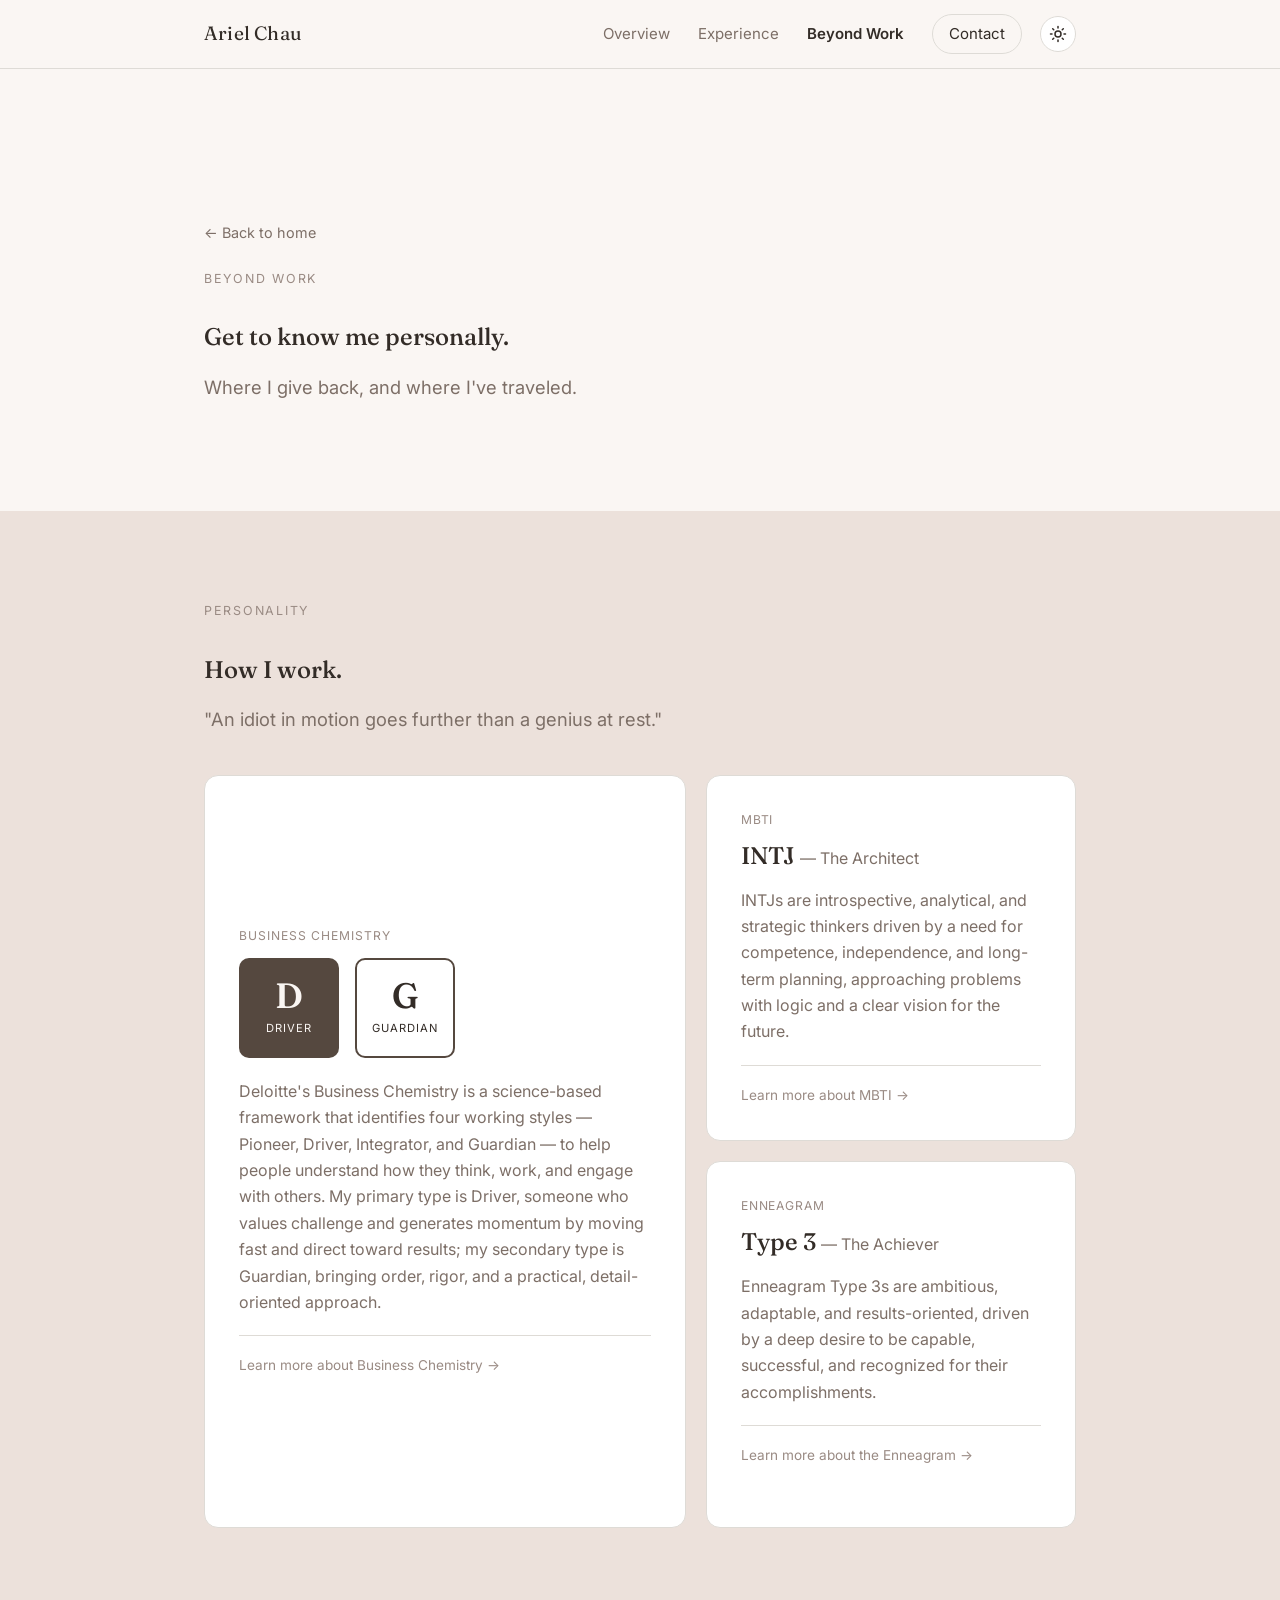
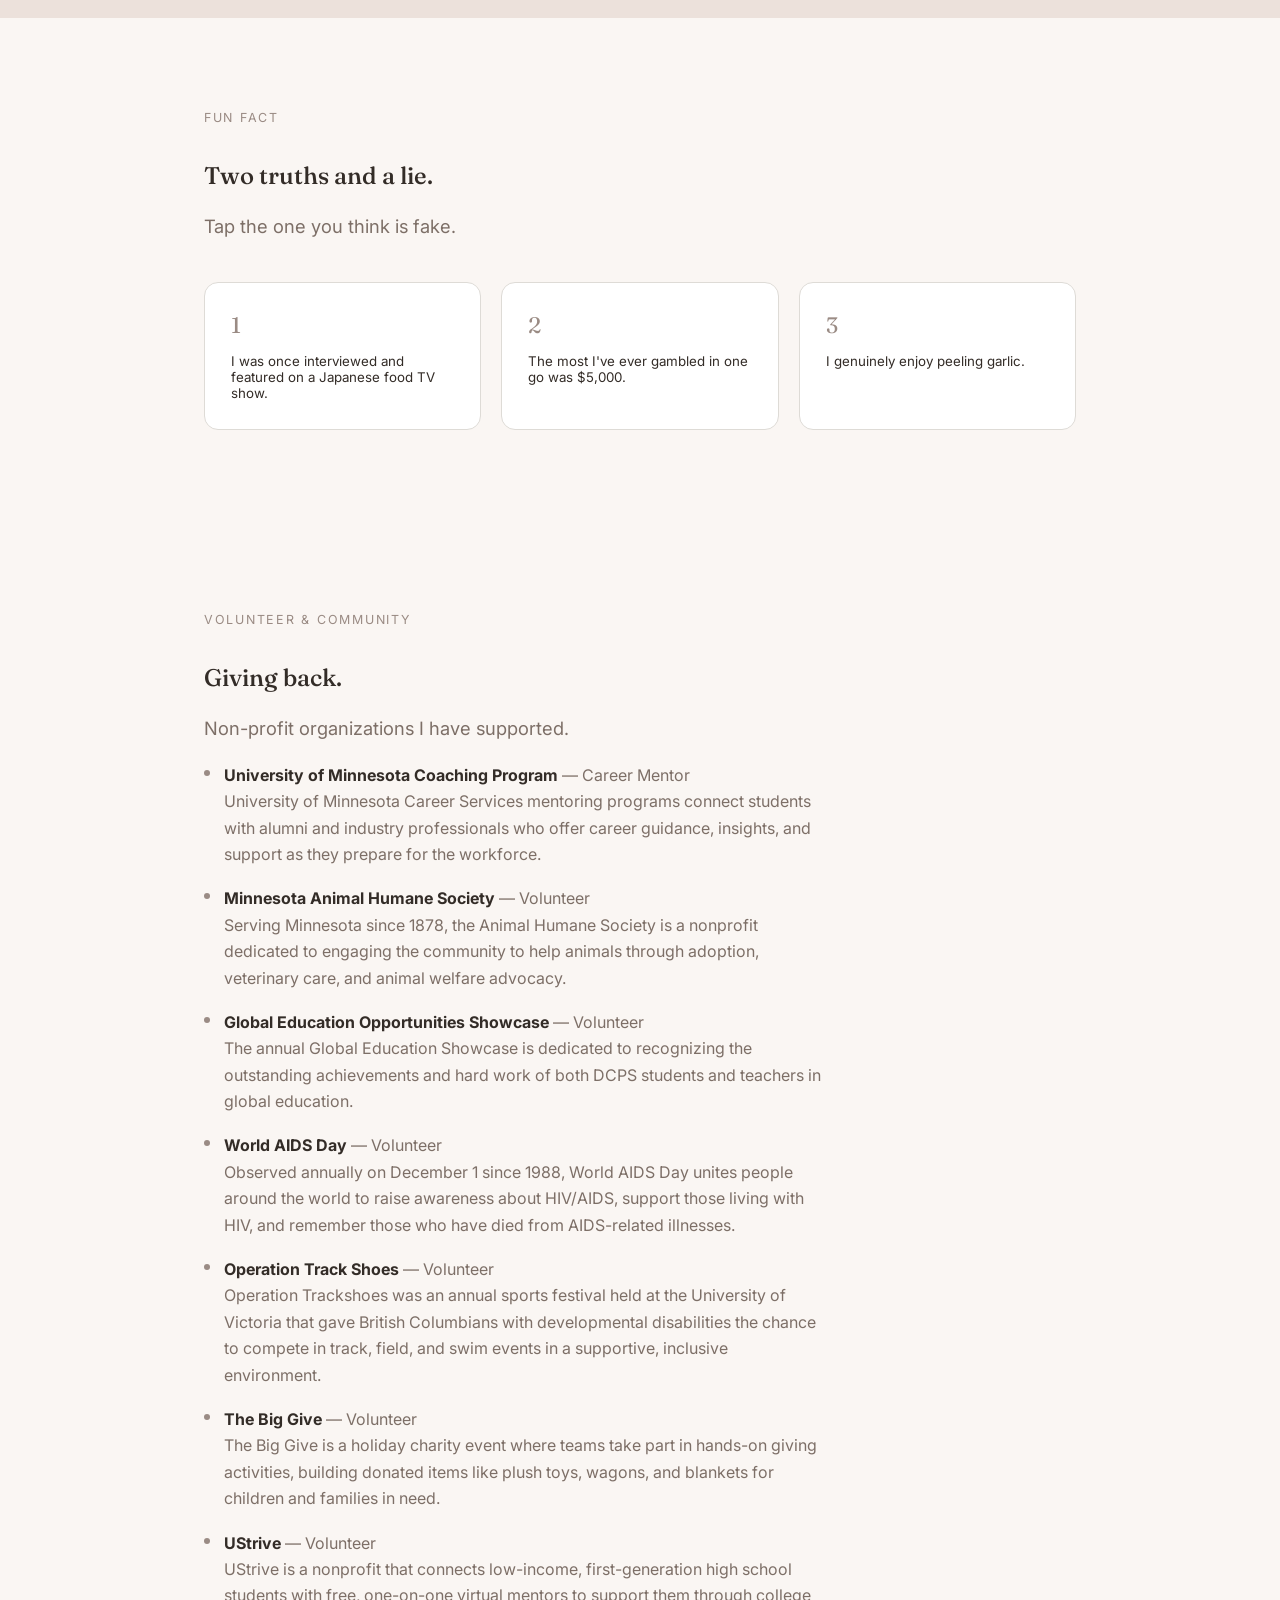
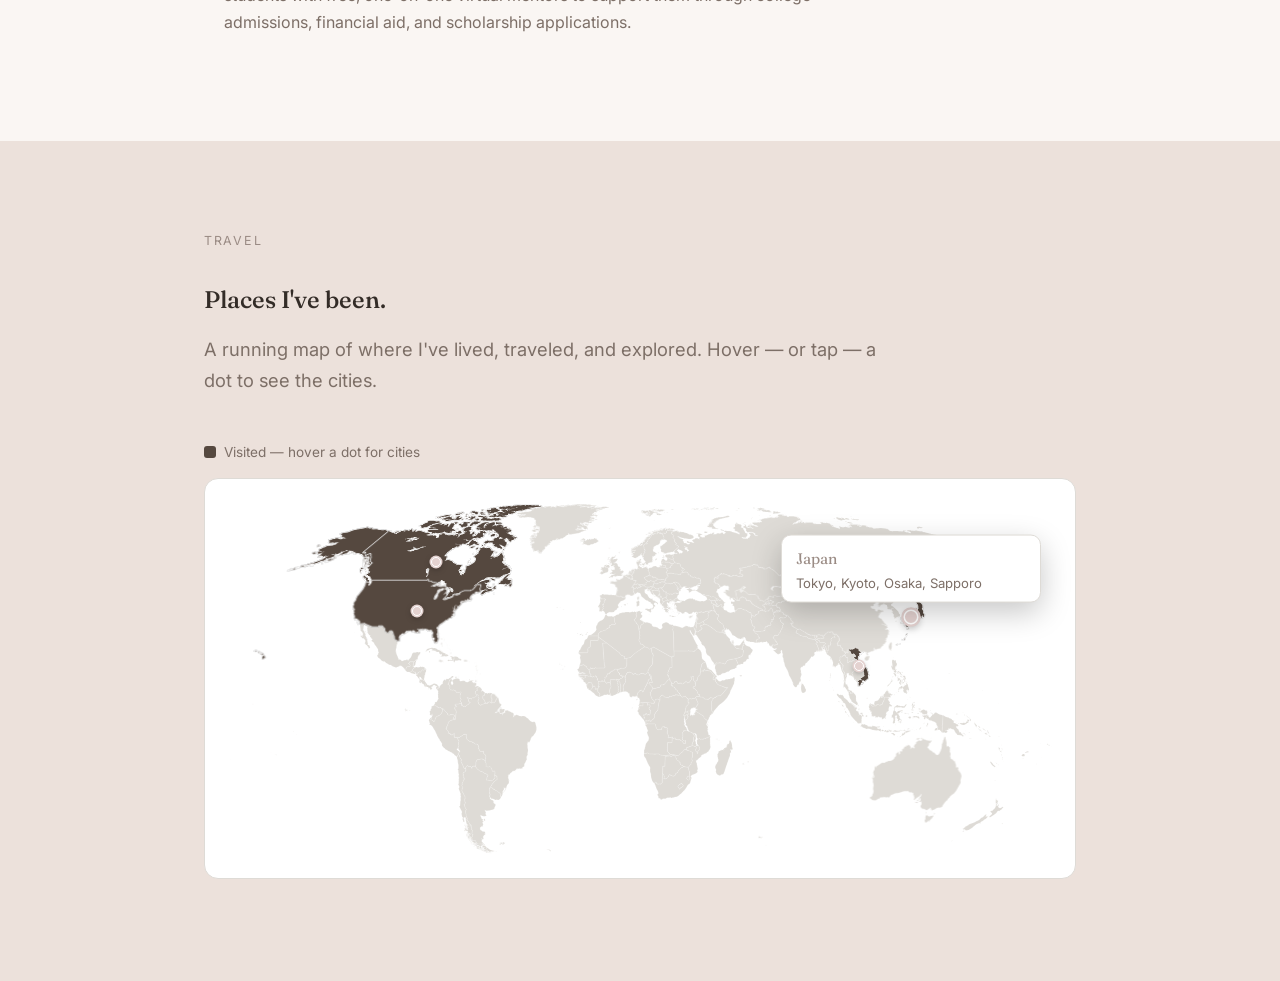
==== commit 74aea8ee: "Add "Two truths and a lie" mini game to Beyond Work page Interactive card game placed after the Pers" ====
--- a/beyond-work.html
+++ b/beyond-work.html
@@ -95,6 +95,40 @@
     </div>
   </section>
 
+  <!-- TWO TRUTHS & A LIE -->
+  <section class="section" id="truth-game">
+    <div class="wrap">
+      <p class="section-label reveal">Fun Fact</p>
+      <h2 class="reveal">Two truths and a lie.</h2>
+      <p class="hero-sub reveal">Tap the one you think is fake.</p>
+      <div class="truth-game reveal" id="truthGame">
+        <button type="button" class="truth-card" data-lie="false">
+          <span class="truth-num">1</span>
+          <p class="truth-text">I was once interviewed and featured on a Japanese food TV show.</p>
+          <span class="truth-tag truth-tag-true">True</span>
+          <span class="truth-tag truth-tag-lie">The Lie</span>
+        </button>
+        <button type="button" class="truth-card" data-lie="true">
+          <span class="truth-num">2</span>
+          <p class="truth-text">The most I've ever gambled in one go was $5,000.</p>
+          <span class="truth-tag truth-tag-true">True</span>
+          <span class="truth-tag truth-tag-lie">The Lie</span>
+        </button>
+        <button type="button" class="truth-card" data-lie="false">
+          <span class="truth-num">3</span>
+          <p class="truth-text">I genuinely enjoy peeling garlic.</p>
+          <span class="truth-tag truth-tag-true">True</span>
+          <span class="truth-tag truth-tag-lie">The Lie</span>
+        </button>
+      </div>
+      <div class="truth-reveal" id="truthReveal">
+        <p class="truth-reveal-headline" id="truthRevealHeadline"></p>
+        <p class="truth-reveal-explain">The real number was <strong>$5</strong>, on a lottery ticket — which won back <strong>$4</strong>. High roller energy.</p>
+        <button type="button" class="truth-replay" id="truthReplay">Play again ↺</button>
+      </div>
+    </div>
+  </section>
+
   <!-- VOLUNTEER & COMMUNITY -->
   <section class="section" id="volunteer">
     <div class="wrap">
--- a/styles.css
+++ b/styles.css
@@ -692,6 +692,14 @@
   font-size: 0.85rem;
   color: var(--text-muted);
 }
+.skill-groups { display: flex; flex-direction: column; gap: 16px; }
+.skill-group-label {
+  font-family: var(--sans);
+  font-size: 0.8rem;
+  font-weight: 600;
+  color: var(--text);
+  margin: 0 0 8px;
+}
 
 /* ---------- Plain lists ---------- */
 .plain-list { display: flex; flex-direction: column; gap: 18px; }
@@ -711,6 +719,84 @@
   background: var(--accent);
 }
 .plain-list li strong { color: var(--text); }
+
+/* ---------- Two Truths & a Lie ---------- */
+.truth-game {
+  display: grid;
+  grid-template-columns: repeat(3, 1fr);
+  gap: 20px;
+  margin-top: 40px;
+}
+.truth-card {
+  background: var(--card-bg);
+  border: 1px solid var(--border);
+  border-radius: var(--radius);
+  padding: 28px 26px;
+  display: flex;
+  flex-direction: column;
+  align-items: flex-start;
+  text-align: left;
+  font-family: var(--sans);
+  cursor: pointer;
+  transition: border-color 0.2s, transform 0.2s, box-shadow 0.2s;
+}
+.truth-card:hover:not(:disabled) {
+  border-color: var(--accent);
+  transform: translateY(-3px);
+}
+.truth-num {
+  font-family: var(--serif);
+  font-size: 1.4rem;
+  color: var(--accent);
+  margin-bottom: 14px;
+}
+.truth-text { color: var(--text); margin: 0; }
+.truth-tag {
+  display: none;
+  margin-top: 18px;
+  padding: 5px 14px;
+  border-radius: 999px;
+  font-size: 0.76rem;
+  text-transform: uppercase;
+  letter-spacing: 0.08em;
+}
+.truth-tag-true { border: 1px solid var(--accent); color: var(--text); }
+.truth-tag-lie { background: var(--taupe-deep); color: #faf6f3; }
+
+.truth-game.revealed .truth-card { cursor: default; }
+.truth-game.revealed .truth-card[data-lie="false"] .truth-tag-true { display: inline-block; }
+.truth-game.revealed .truth-card[data-lie="true"] .truth-tag-lie { display: inline-block; }
+.truth-game.revealed .truth-card[data-lie="true"] { border-color: var(--taupe-deep); }
+.truth-card.truth-picked { box-shadow: 0 0 0 2px var(--accent-strong); }
+
+.truth-reveal {
+  display: none;
+  margin-top: 30px;
+  padding: 26px 28px;
+  border: 1px solid var(--border);
+  border-radius: var(--radius);
+  background: var(--card-bg);
+}
+.truth-reveal.visible { display: block; }
+.truth-reveal-headline {
+  font-family: var(--serif);
+  font-size: 1.2rem;
+  color: var(--text);
+  margin-bottom: 8px;
+}
+.truth-reveal-explain { margin-bottom: 18px; }
+.truth-replay {
+  border: 1px solid var(--border);
+  border-radius: 999px;
+  padding: 8px 18px;
+  font-size: 0.85rem;
+  font-family: var(--sans);
+  color: var(--text-muted);
+  background: transparent;
+  cursor: pointer;
+  transition: border-color 0.2s, color 0.2s;
+}
+.truth-replay:hover { border-color: var(--accent); color: var(--text); }
 
 /* ---------- Travel / Map ---------- */
 .volunteer-list { max-width: 62ch; }
@@ -957,6 +1043,8 @@
   }
   .trait-tile-featured .trait-type { font-size: 1.8rem; }
 
+  .truth-game { grid-template-columns: 1fr; }
+
   .hero { padding: 90px 0 60px; }
   .exp-header { padding-top: 110px; }
   .section { padding: 64px 0; }
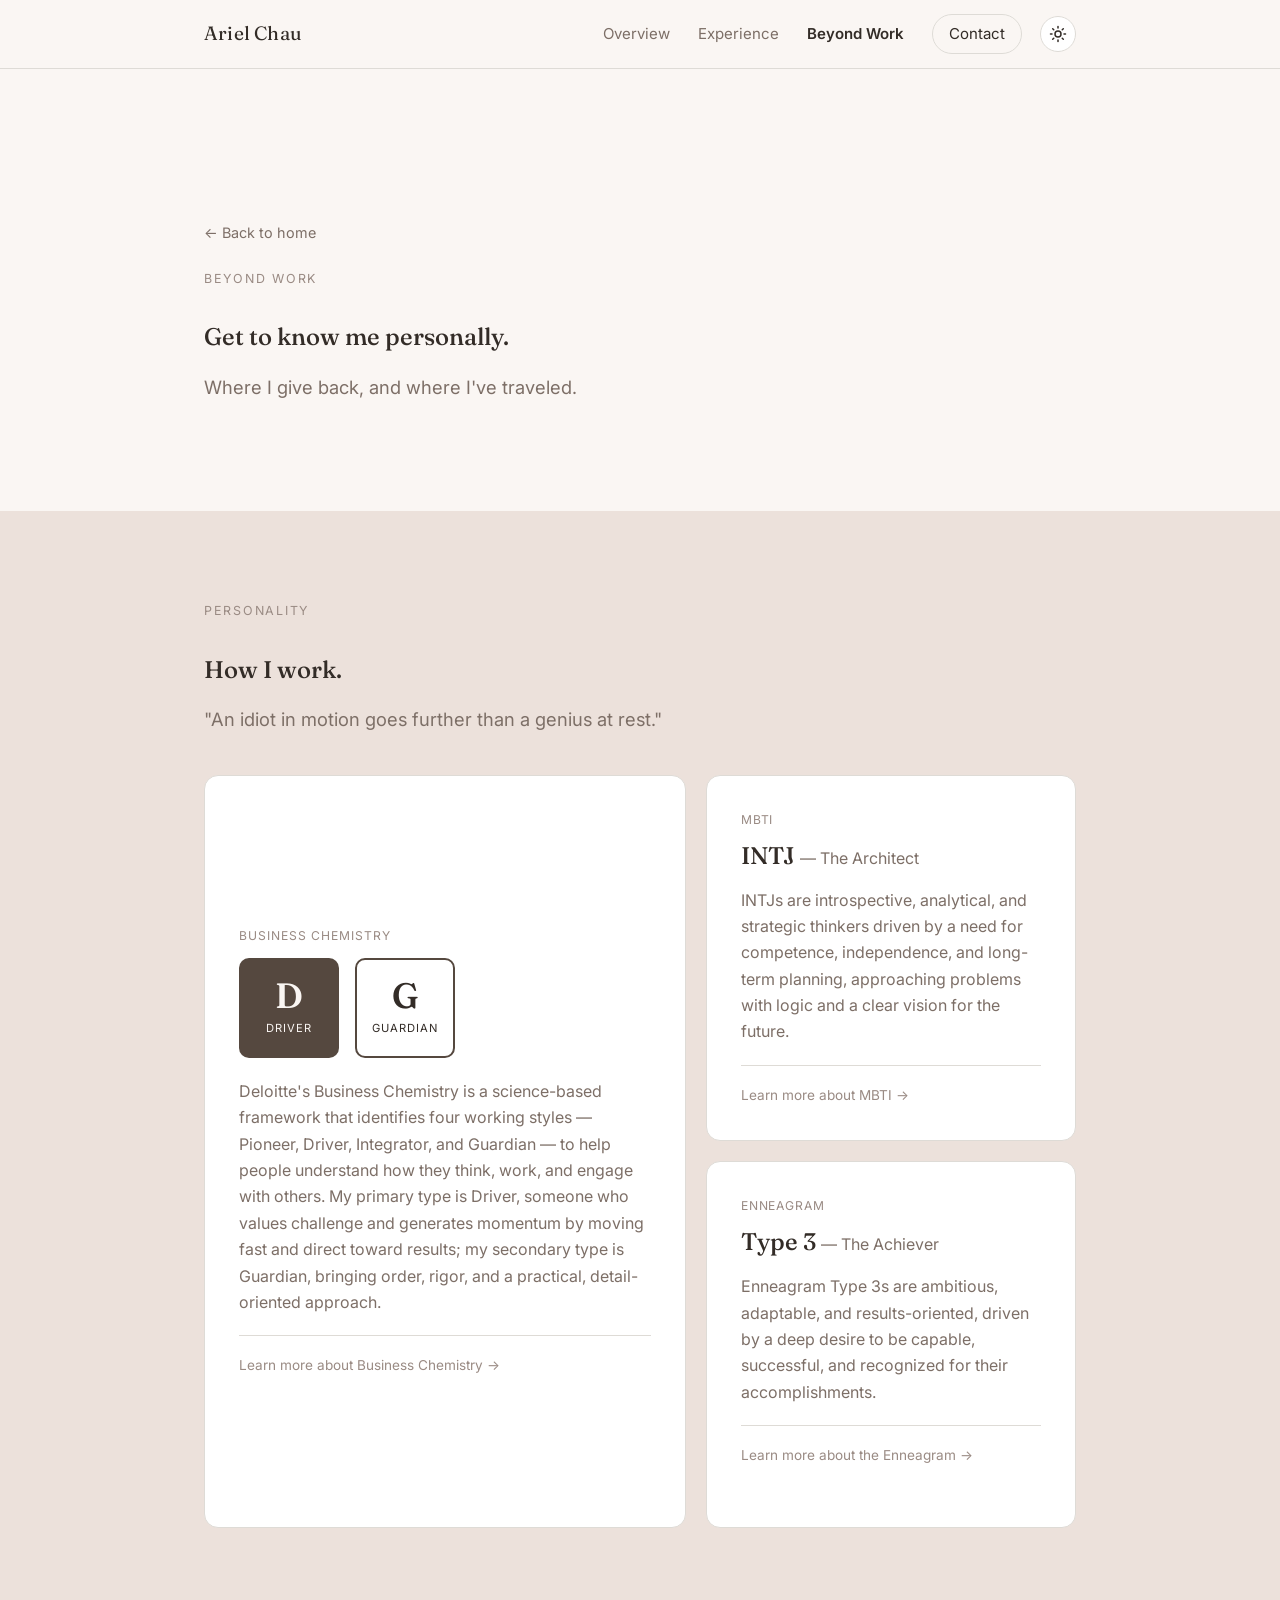
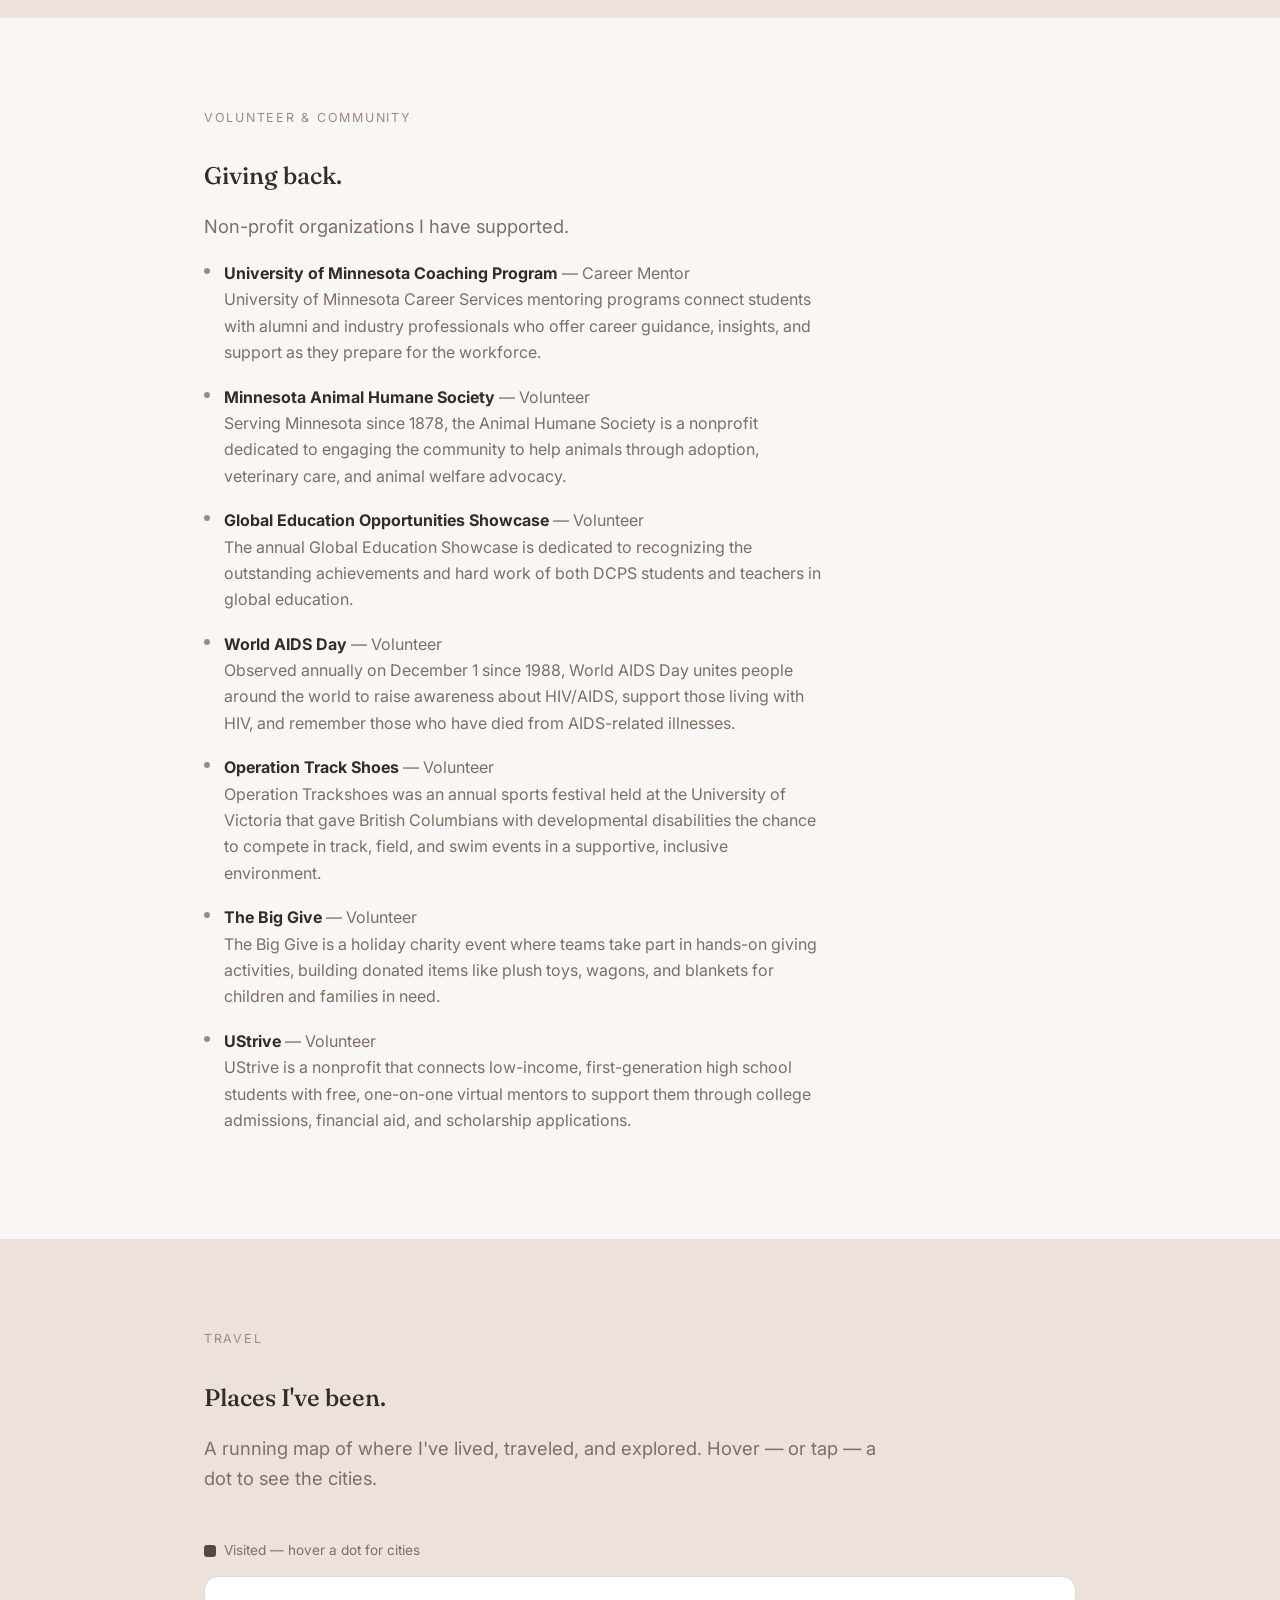
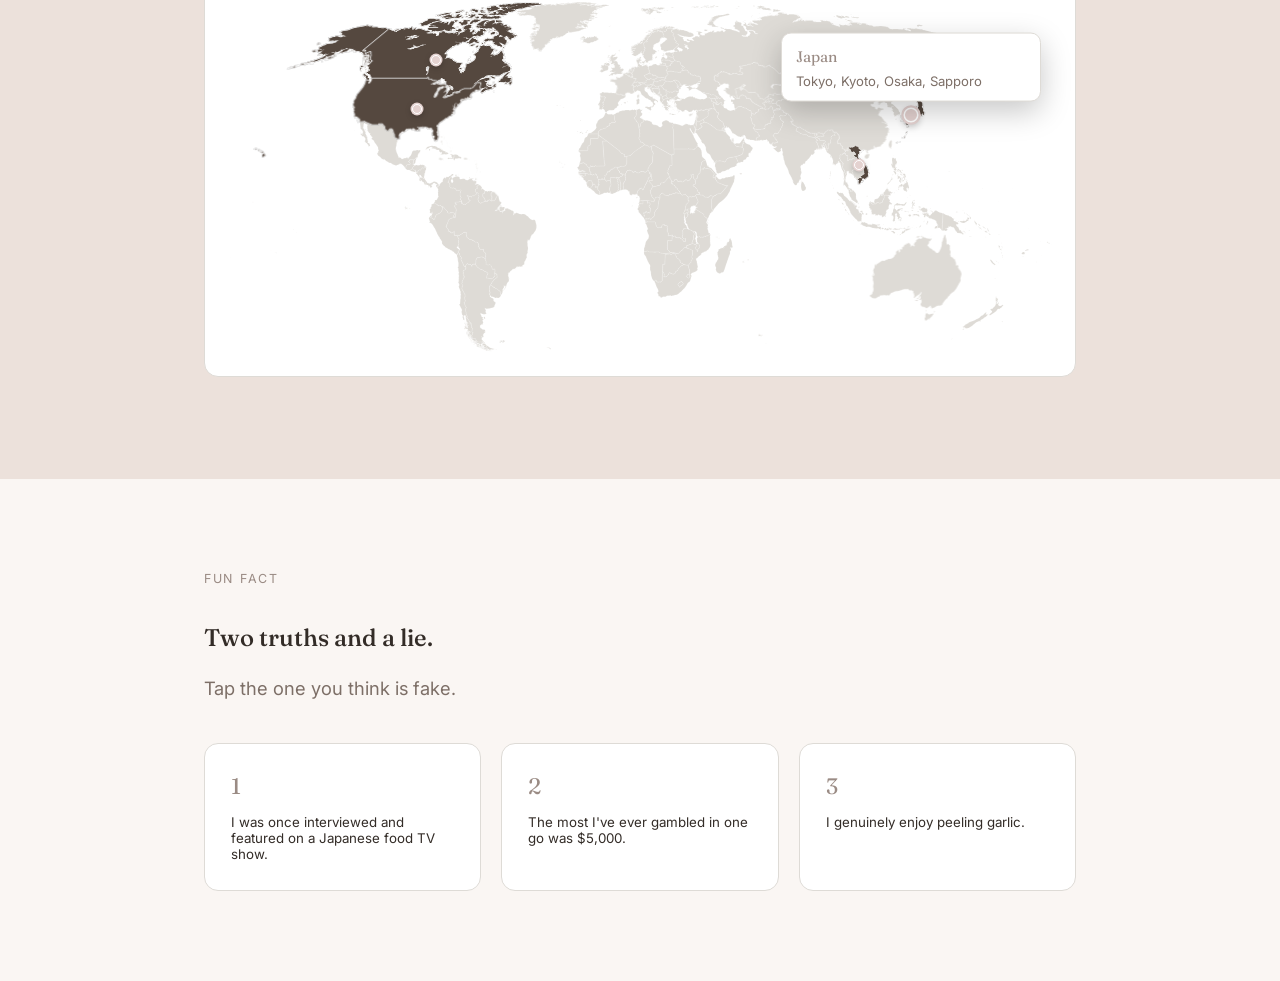
==== commit a14d8ec8: "Move Two Truths & a Lie game to the bottom of Beyond Work Reorders it after the Travel map so the pa" ====
--- a/beyond-work.html
+++ b/beyond-work.html
@@ -90,6 +90,80 @@
           <p class="trait-type">Type 3 <span class="trait-sub">— The Achiever</span></p>
           <p class="trait-desc">Enneagram Type 3s are ambitious, adaptable, and results-oriented, driven by a deep desire to be capable, successful, and recognized for their accomplishments.</p>
           <a class="trait-link" href="https://www.enneagraminstitute.com/type-3/" target="_blank" rel="noopener">Learn more about the Enneagram →</a>
+        </div>
+      </div>
+    </div>
+  </section>
+
+  <!-- VOLUNTEER & COMMUNITY -->
+  <section class="section" id="volunteer">
+    <div class="wrap">
+      <p class="section-label reveal">Volunteer &amp; Community</p>
+      <h2 class="reveal">Giving back.</h2>
+      <p class="hero-sub reveal">Non-profit organizations I have supported.</p>
+      <ul class="plain-list volunteer-list reveal">
+        <li>
+          <strong>University of Minnesota Coaching Program</strong> — Career Mentor<br>
+          University of Minnesota Career Services mentoring programs connect students with alumni and industry professionals who offer career guidance, insights, and support as they prepare for the workforce.
+        </li>
+        <li>
+          <strong>Minnesota Animal Humane Society</strong> — Volunteer<br>
+          Serving Minnesota since 1878, the Animal Humane Society is a nonprofit dedicated to engaging the community to help animals through adoption, veterinary care, and animal welfare advocacy.
+        </li>
+        <li>
+          <strong>Global Education Opportunities Showcase</strong> — Volunteer<br>
+          The annual Global Education Showcase is dedicated to recognizing the outstanding achievements and hard work of both DCPS students and teachers in global education.
+        </li>
+        <li>
+          <strong>World AIDS Day</strong> — Volunteer<br>
+          Observed annually on December 1 since 1988, World AIDS Day unites people around the world to raise awareness about HIV/AIDS, support those living with HIV, and remember those who have died from AIDS-related illnesses.
+        </li>
+        <li>
+          <strong>Operation Track Shoes</strong> — Volunteer<br>
+          Operation Trackshoes was an annual sports festival held at the University of Victoria that gave British Columbians with developmental disabilities the chance to compete in track, field, and swim events in a supportive, inclusive environment.
+        </li>
+        <li>
+          <strong>The Big Give</strong> — Volunteer<br>
+          The Big Give is a holiday charity event where teams take part in hands-on giving activities, building donated items like plush toys, wagons, and blankets for children and families in need.
+        </li>
+        <li>
+          <strong>UStrive</strong> — Volunteer<br>
+          UStrive is a nonprofit that connects low-income, first-generation high school students with free, one-on-one virtual mentors to support them through college admissions, financial aid, and scholarship applications.
+        </li>
+      </ul>
+    </div>
+  </section>
+
+  <!-- MAP -->
+  <section class="section section-alt" id="places">
+    <div class="wrap">
+      <p class="section-label reveal">Travel</p>
+      <h2 class="reveal">Places I've been.</h2>
+      <p class="hero-sub reveal">
+        A running map of where I've lived, traveled, and explored. Hover — or tap — a dot to see the cities.
+      </p>
+      <div class="reveal map-section">
+        <div class="map-heading">
+          <span class="map-legend"><i></i>Visited — hover a dot for cities</span>
+        </div>
+        <div class="world-map">
+          <div class="world-map-canvas">
+            <div class="world-map-svg" id="worldMap" data-src="assets/world-map.svg">
+              <noscript><img src="assets/world-map.svg" alt="World map with Japan, Vietnam, Canada, and the United States highlighted"></noscript>
+            </div>
+            <div class="map-markers" id="mapMarkers">
+              <button type="button" class="map-marker" style="left: 82.44%; top: 33.1%;" data-country="Japan" data-cities="Tokyo, Kyoto, Osaka, Sapporo" aria-label="Japan: Tokyo, Kyoto, Osaka, Sapporo"></button>
+              <button type="button" class="map-marker" style="left: 76.2%; top: 46.69%;" data-country="Vietnam" data-cities="Sóc Trăng, Cần Thơ, Đà Lạt, Hồ Chí Minh City, Biên Hòa, Đồng Nai, Vũng Tàu, Phan Thiết, Phú Quốc, Nha Trang, Huế, Đà Nẵng, Hội An, Tây Ninh" aria-label="Vietnam: Sóc Trăng, Cần Thơ, Đà Lạt, Hồ Chí Minh City, Biên Hòa, Đồng Nai, Vũng Tàu, Phan Thiết, Phú Quốc, Nha Trang, Huế, Đà Nẵng, Hội An, Tây Ninh"></button>
+              <button type="button" class="map-marker" style="left: 25.59%; top: 17.98%;" data-country="Canada" data-cities="Victoria, Vancouver, Toronto, Edmonton, Alberta" aria-label="Canada: Victoria, Vancouver, Toronto, Edmonton, Alberta"></button>
+              <button type="button" class="map-marker" style="left: 23.26%; top: 31.4%;" data-country="United States" data-cities="Minneapolis, Chicago, Dallas, Houston, Austin, San Francisco, San Diego, New York, Alabama, Cincinnati, Cleveland, Boston" aria-label="United States: Minneapolis, Chicago, Dallas, Houston, Austin, San Francisco, San Diego, New York, Alabama, Cincinnati, Cleveland, Boston"></button>
+            </div>
+            <div class="map-tooltip" id="mapTooltip">
+              <div class="map-tooltip-inner">
+                <p class="map-tooltip-country"></p>
+                <p class="map-tooltip-cities"></p>
+              </div>
+            </div>
+          </div>
         </div>
       </div>
     </div>
@@ -129,80 +203,6 @@
     </div>
   </section>
 
-  <!-- VOLUNTEER & COMMUNITY -->
-  <section class="section" id="volunteer">
-    <div class="wrap">
-      <p class="section-label reveal">Volunteer &amp; Community</p>
-      <h2 class="reveal">Giving back.</h2>
-      <p class="hero-sub reveal">Non-profit organizations I have supported.</p>
-      <ul class="plain-list volunteer-list reveal">
-        <li>
-          <strong>University of Minnesota Coaching Program</strong> — Career Mentor<br>
-          University of Minnesota Career Services mentoring programs connect students with alumni and industry professionals who offer career guidance, insights, and support as they prepare for the workforce.
-        </li>
-        <li>
-          <strong>Minnesota Animal Humane Society</strong> — Volunteer<br>
-          Serving Minnesota since 1878, the Animal Humane Society is a nonprofit dedicated to engaging the community to help animals through adoption, veterinary care, and animal welfare advocacy.
-        </li>
-        <li>
-          <strong>Global Education Opportunities Showcase</strong> — Volunteer<br>
-          The annual Global Education Showcase is dedicated to recognizing the outstanding achievements and hard work of both DCPS students and teachers in global education.
-        </li>
-        <li>
-          <strong>World AIDS Day</strong> — Volunteer<br>
-          Observed annually on December 1 since 1988, World AIDS Day unites people around the world to raise awareness about HIV/AIDS, support those living with HIV, and remember those who have died from AIDS-related illnesses.
-        </li>
-        <li>
-          <strong>Operation Track Shoes</strong> — Volunteer<br>
-          Operation Trackshoes was an annual sports festival held at the University of Victoria that gave British Columbians with developmental disabilities the chance to compete in track, field, and swim events in a supportive, inclusive environment.
-        </li>
-        <li>
-          <strong>The Big Give</strong> — Volunteer<br>
-          The Big Give is a holiday charity event where teams take part in hands-on giving activities, building donated items like plush toys, wagons, and blankets for children and families in need.
-        </li>
-        <li>
-          <strong>UStrive</strong> — Volunteer<br>
-          UStrive is a nonprofit that connects low-income, first-generation high school students with free, one-on-one virtual mentors to support them through college admissions, financial aid, and scholarship applications.
-        </li>
-      </ul>
-    </div>
-  </section>
-
-  <!-- MAP -->
-  <section class="section section-alt" id="places">
-    <div class="wrap">
-      <p class="section-label reveal">Travel</p>
-      <h2 class="reveal">Places I've been.</h2>
-      <p class="hero-sub reveal">
-        A running map of where I've lived, traveled, and explored. Hover — or tap — a dot to see the cities.
-      </p>
-      <div class="reveal map-section">
-        <div class="map-heading">
-          <span class="map-legend"><i></i>Visited — hover a dot for cities</span>
-        </div>
-        <div class="world-map">
-          <div class="world-map-canvas">
-            <div class="world-map-svg" id="worldMap" data-src="assets/world-map.svg">
-              <noscript><img src="assets/world-map.svg" alt="World map with Japan, Vietnam, Canada, and the United States highlighted"></noscript>
-            </div>
-            <div class="map-markers" id="mapMarkers">
-              <button type="button" class="map-marker" style="left: 82.44%; top: 33.1%;" data-country="Japan" data-cities="Tokyo, Kyoto, Osaka, Sapporo" aria-label="Japan: Tokyo, Kyoto, Osaka, Sapporo"></button>
-              <button type="button" class="map-marker" style="left: 76.2%; top: 46.69%;" data-country="Vietnam" data-cities="Sóc Trăng, Cần Thơ, Đà Lạt, Hồ Chí Minh City, Biên Hòa, Đồng Nai, Vũng Tàu, Phan Thiết, Phú Quốc, Nha Trang, Huế, Đà Nẵng, Hội An, Tây Ninh" aria-label="Vietnam: Sóc Trăng, Cần Thơ, Đà Lạt, Hồ Chí Minh City, Biên Hòa, Đồng Nai, Vũng Tàu, Phan Thiết, Phú Quốc, Nha Trang, Huế, Đà Nẵng, Hội An, Tây Ninh"></button>
-              <button type="button" class="map-marker" style="left: 25.59%; top: 17.98%;" data-country="Canada" data-cities="Victoria, Vancouver, Toronto, Edmonton, Alberta" aria-label="Canada: Victoria, Vancouver, Toronto, Edmonton, Alberta"></button>
-              <button type="button" class="map-marker" style="left: 23.26%; top: 31.4%;" data-country="United States" data-cities="Minneapolis, Chicago, Dallas, Houston, Austin, San Francisco, San Diego, New York, Alabama, Cincinnati, Cleveland, Boston" aria-label="United States: Minneapolis, Chicago, Dallas, Houston, Austin, San Francisco, San Diego, New York, Alabama, Cincinnati, Cleveland, Boston"></button>
-            </div>
-            <div class="map-tooltip" id="mapTooltip">
-              <div class="map-tooltip-inner">
-                <p class="map-tooltip-country"></p>
-                <p class="map-tooltip-cities"></p>
-              </div>
-            </div>
-          </div>
-        </div>
-      </div>
-    </div>
-  </section>
-
 </main>
 
 <script src="script.js"></script>
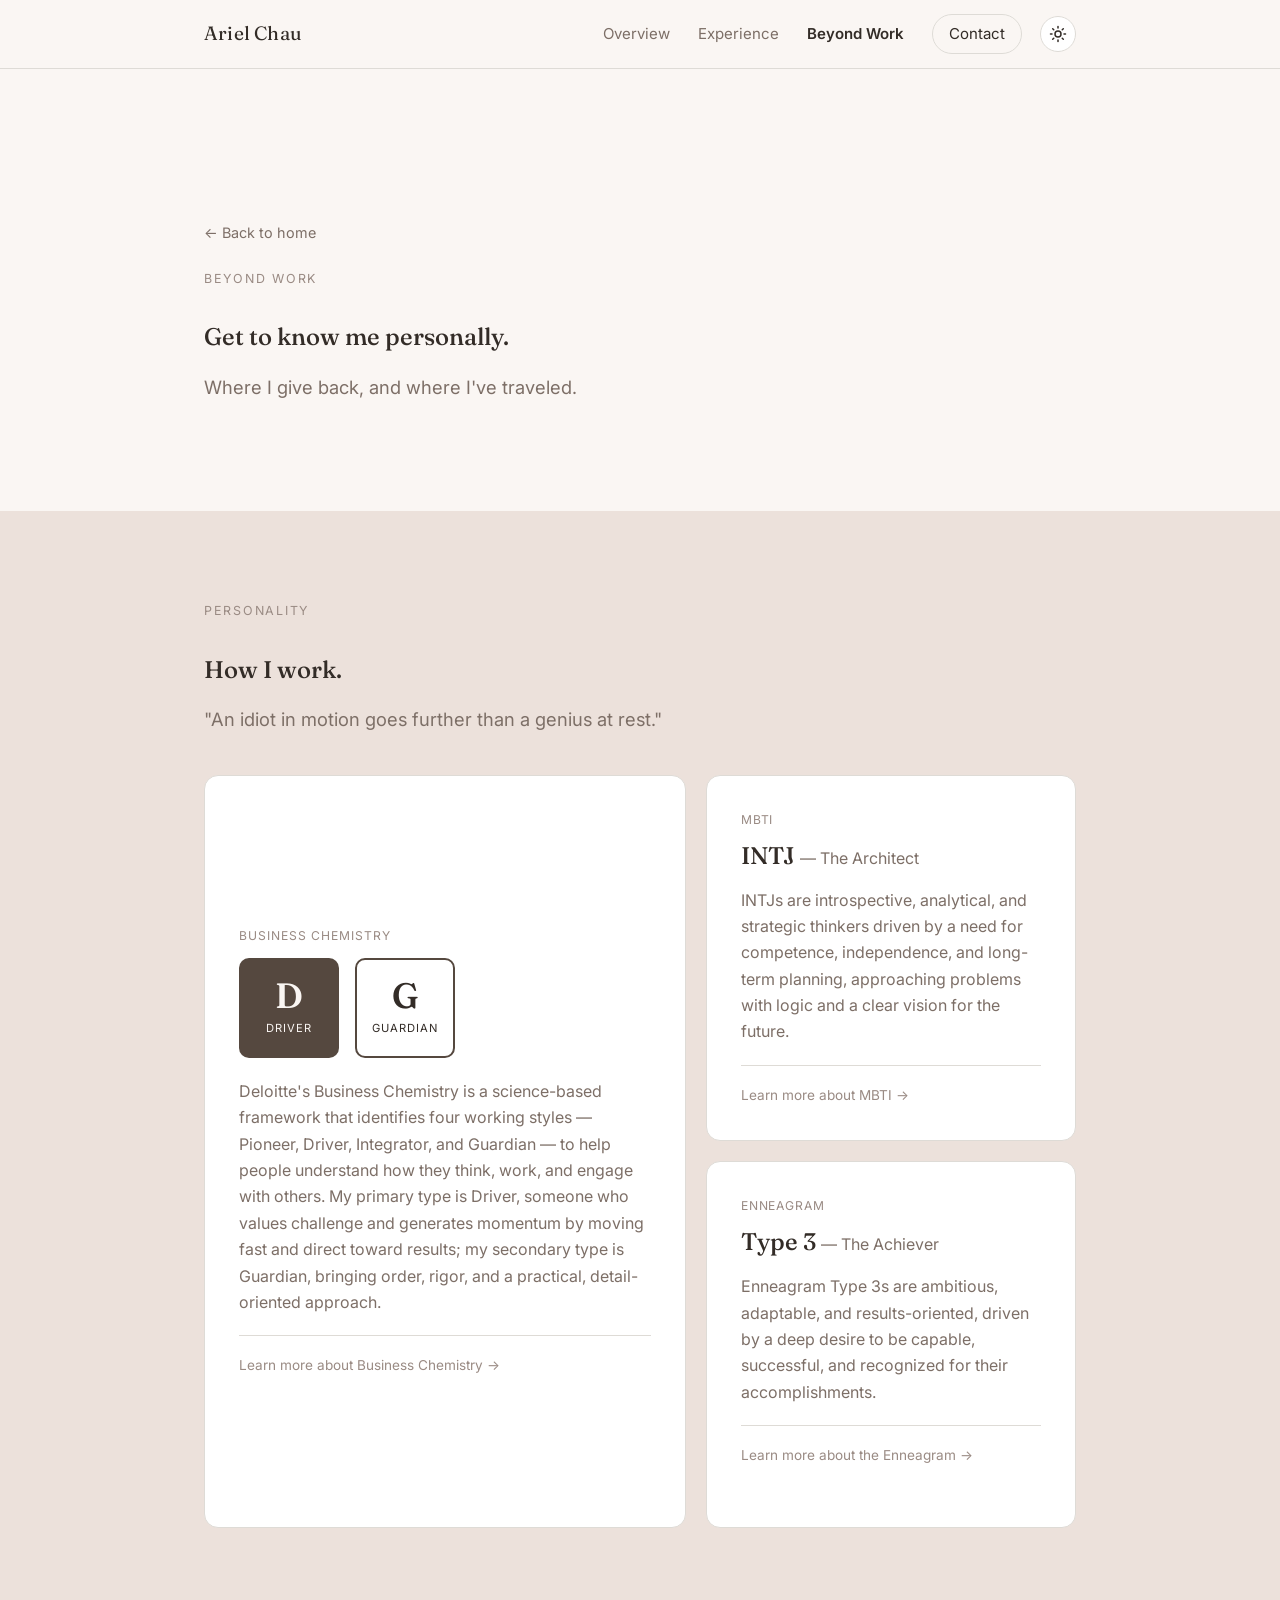
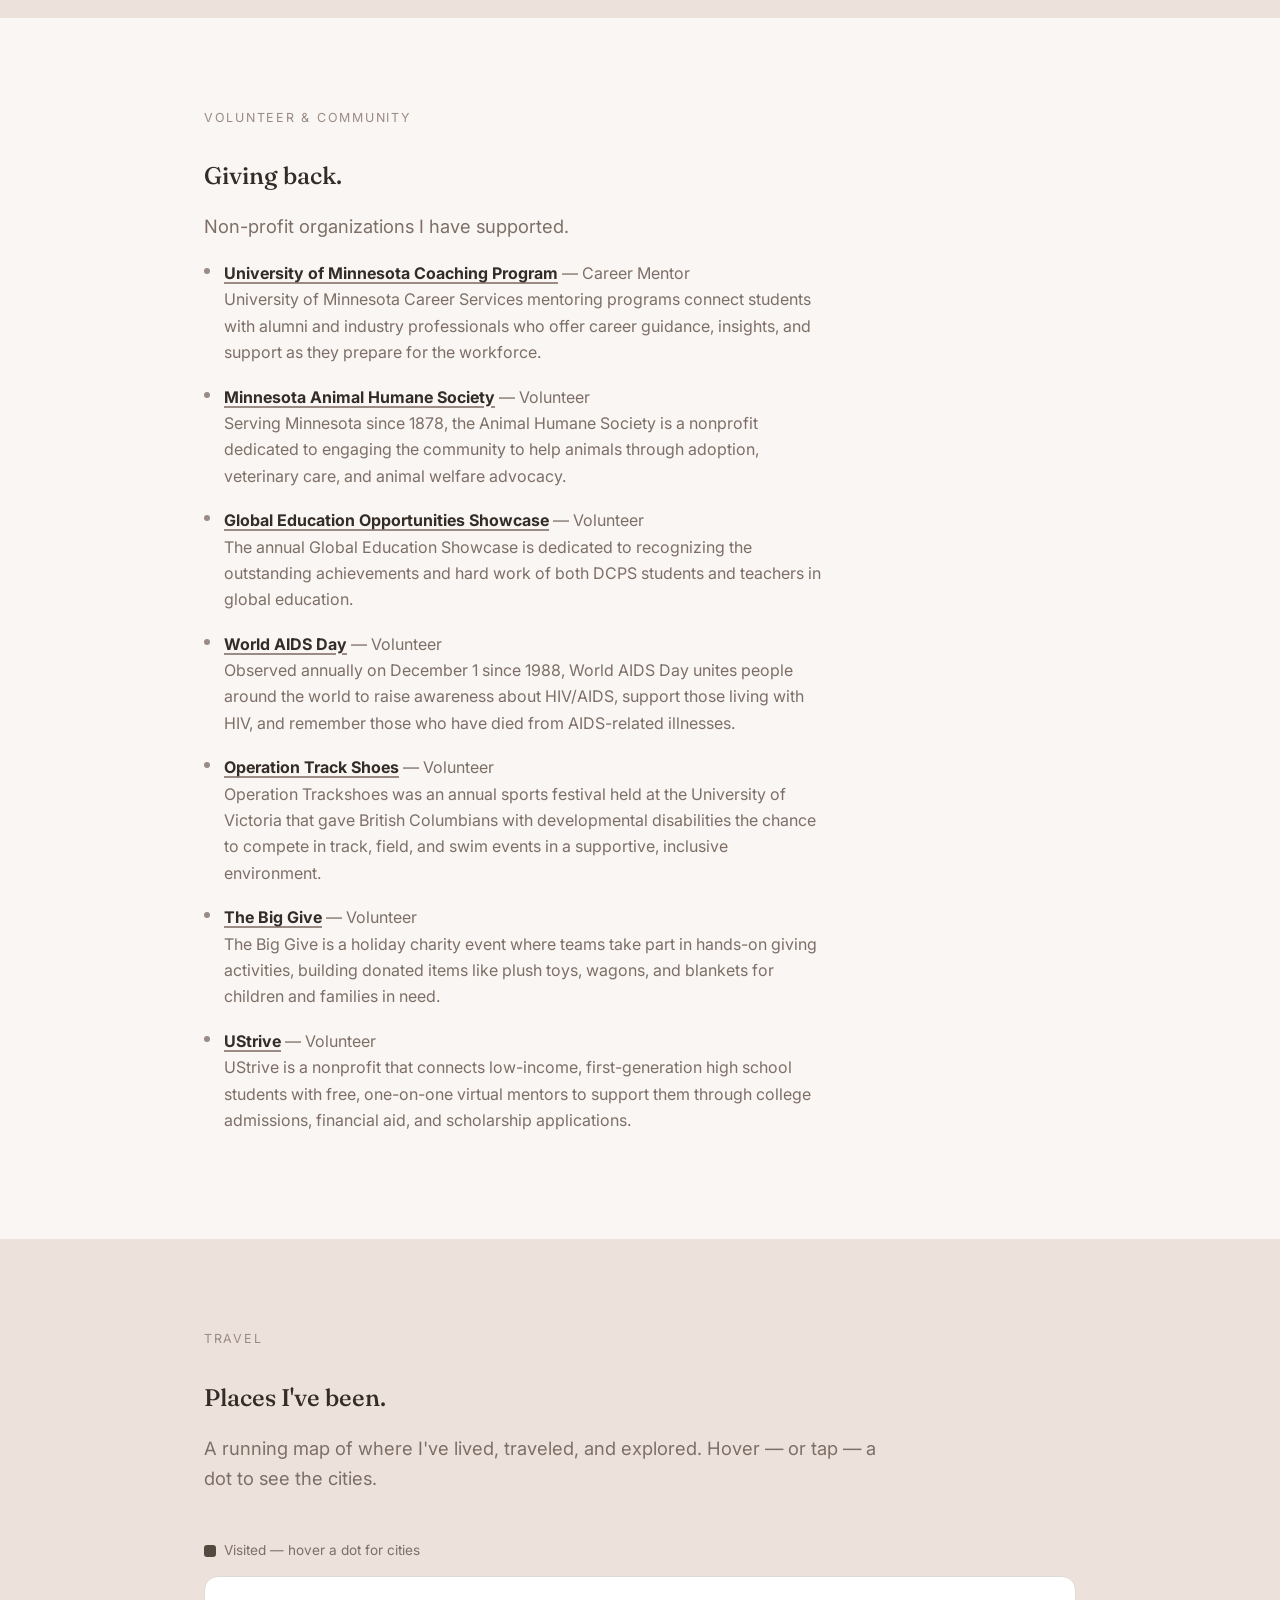
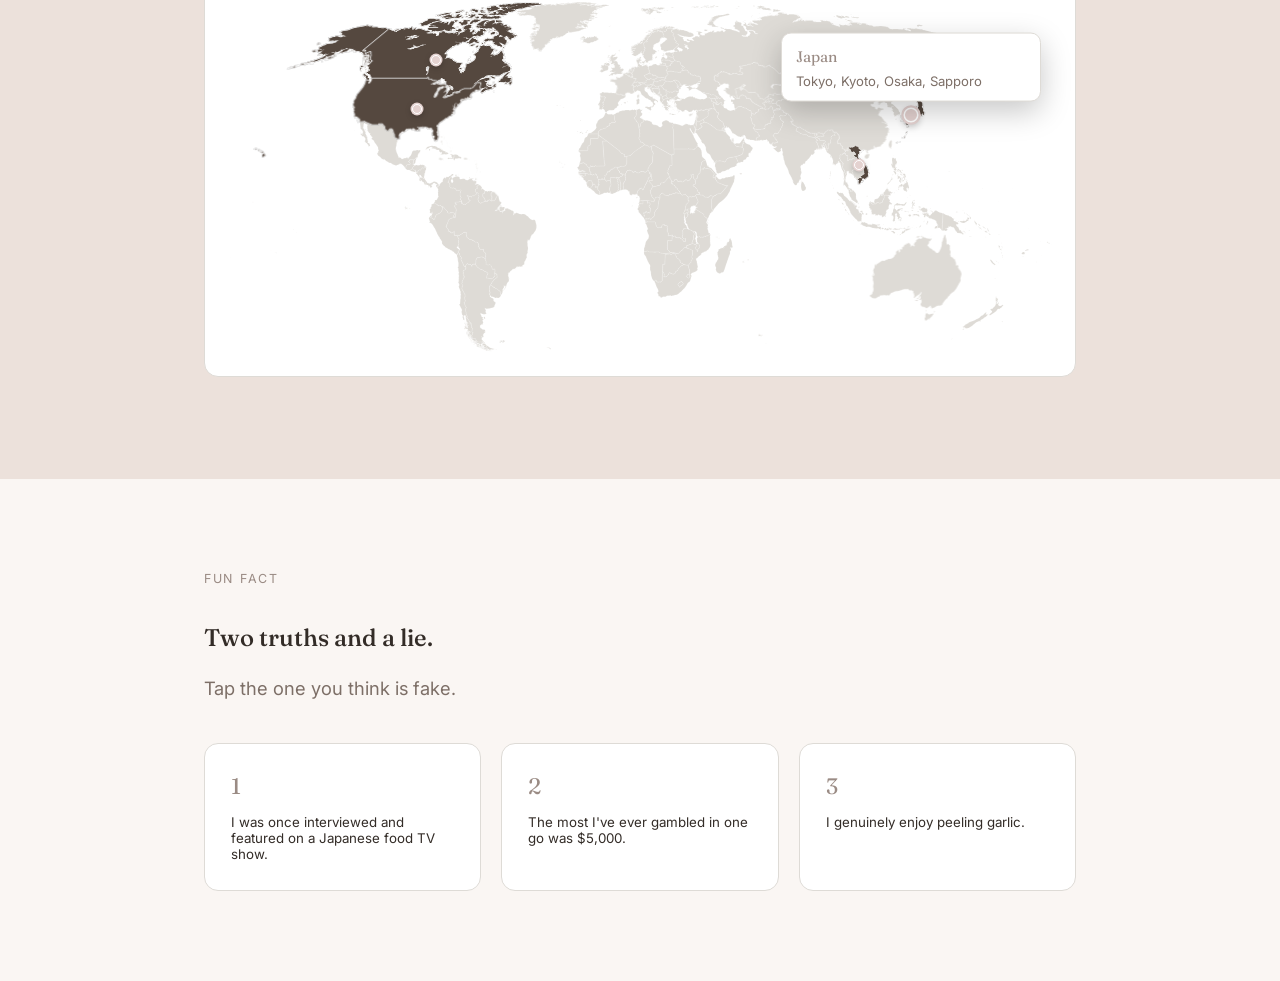
==== commit 51e0c609: "Link volunteer organization names to their official sites Each org in the Volunteer & Community list" ====
--- a/beyond-work.html
+++ b/beyond-work.html
@@ -103,31 +103,31 @@
       <p class="hero-sub reveal">Non-profit organizations I have supported.</p>
       <ul class="plain-list volunteer-list reveal">
         <li>
-          <strong>University of Minnesota Coaching Program</strong> — Career Mentor<br>
+          <strong><a class="hero-keyword" href="https://carlsonschool.umn.edu/alumni/volunteer/students" target="_blank" rel="noopener">University of Minnesota Coaching Program</a></strong> — Career Mentor<br>
           University of Minnesota Career Services mentoring programs connect students with alumni and industry professionals who offer career guidance, insights, and support as they prepare for the workforce.
         </li>
         <li>
-          <strong>Minnesota Animal Humane Society</strong> — Volunteer<br>
+          <strong><a class="hero-keyword" href="https://www.animalhumanesociety.org/" target="_blank" rel="noopener">Minnesota Animal Humane Society</a></strong> — Volunteer<br>
           Serving Minnesota since 1878, the Animal Humane Society is a nonprofit dedicated to engaging the community to help animals through adoption, veterinary care, and animal welfare advocacy.
         </li>
         <li>
-          <strong>Global Education Opportunities Showcase</strong> — Volunteer<br>
+          <strong><a class="hero-keyword" href="https://www.dcpsglobaled.org/events/global-education-showcase" target="_blank" rel="noopener">Global Education Opportunities Showcase</a></strong> — Volunteer<br>
           The annual Global Education Showcase is dedicated to recognizing the outstanding achievements and hard work of both DCPS students and teachers in global education.
         </li>
         <li>
-          <strong>World AIDS Day</strong> — Volunteer<br>
+          <strong><a class="hero-keyword" href="https://www.worldaidsday.org/" target="_blank" rel="noopener">World AIDS Day</a></strong> — Volunteer<br>
           Observed annually on December 1 since 1988, World AIDS Day unites people around the world to raise awareness about HIV/AIDS, support those living with HIV, and remember those who have died from AIDS-related illnesses.
         </li>
         <li>
-          <strong>Operation Track Shoes</strong> — Volunteer<br>
+          <strong><a class="hero-keyword" href="https://www.gvshof.ca/inductees-2/all-inductees/9-all-rounders/427-operation-trackshoes-2025.html" target="_blank" rel="noopener">Operation Track Shoes</a></strong> — Volunteer<br>
           Operation Trackshoes was an annual sports festival held at the University of Victoria that gave British Columbians with developmental disabilities the chance to compete in track, field, and swim events in a supportive, inclusive environment.
         </li>
         <li>
-          <strong>The Big Give</strong> — Volunteer<br>
+          <strong><a class="hero-keyword" href="https://www.teambonding.com/programs/the-ultimate-charity-team-building/" target="_blank" rel="noopener">The Big Give</a></strong> — Volunteer<br>
           The Big Give is a holiday charity event where teams take part in hands-on giving activities, building donated items like plush toys, wagons, and blankets for children and families in need.
         </li>
         <li>
-          <strong>UStrive</strong> — Volunteer<br>
+          <strong><a class="hero-keyword" href="https://ustrive.org/" target="_blank" rel="noopener">UStrive</a></strong> — Volunteer<br>
           UStrive is a nonprofit that connects low-income, first-generation high school students with free, one-on-one virtual mentors to support them through college admissions, financial aid, and scholarship applications.
         </li>
       </ul>
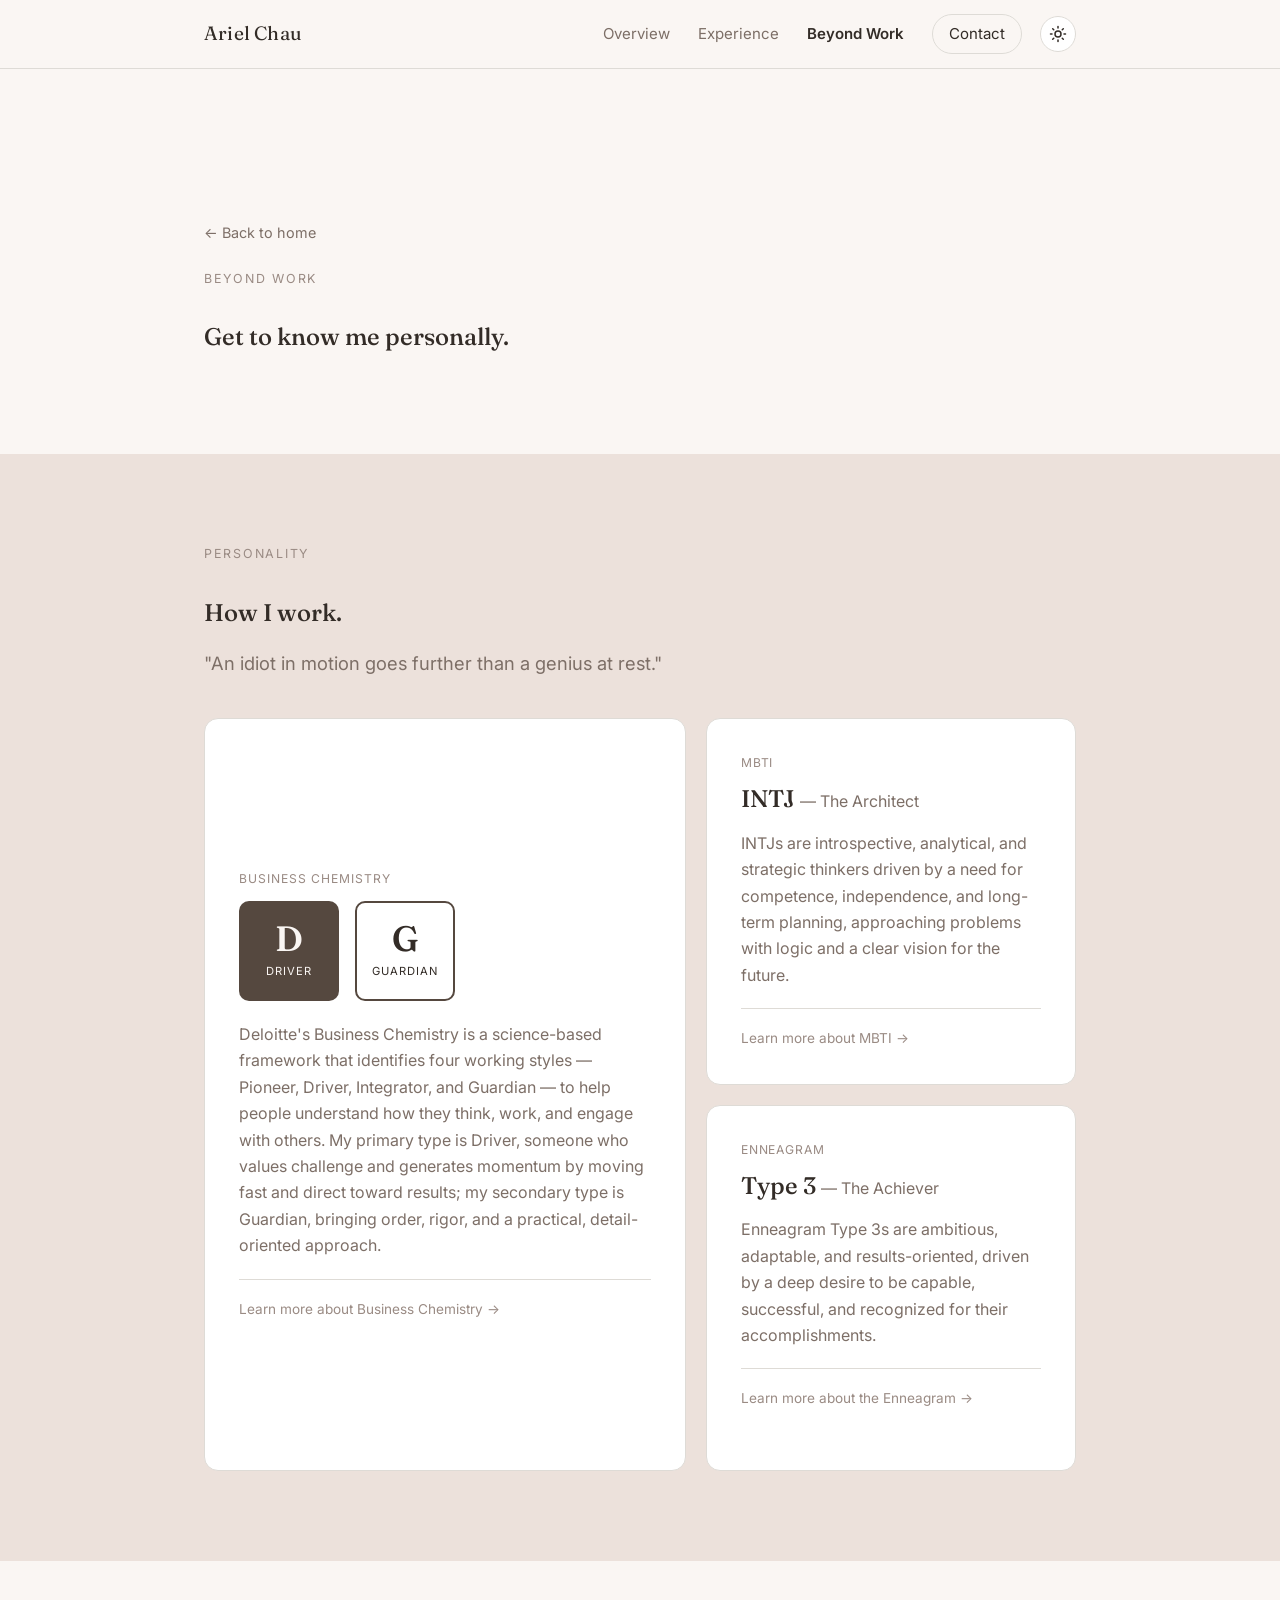
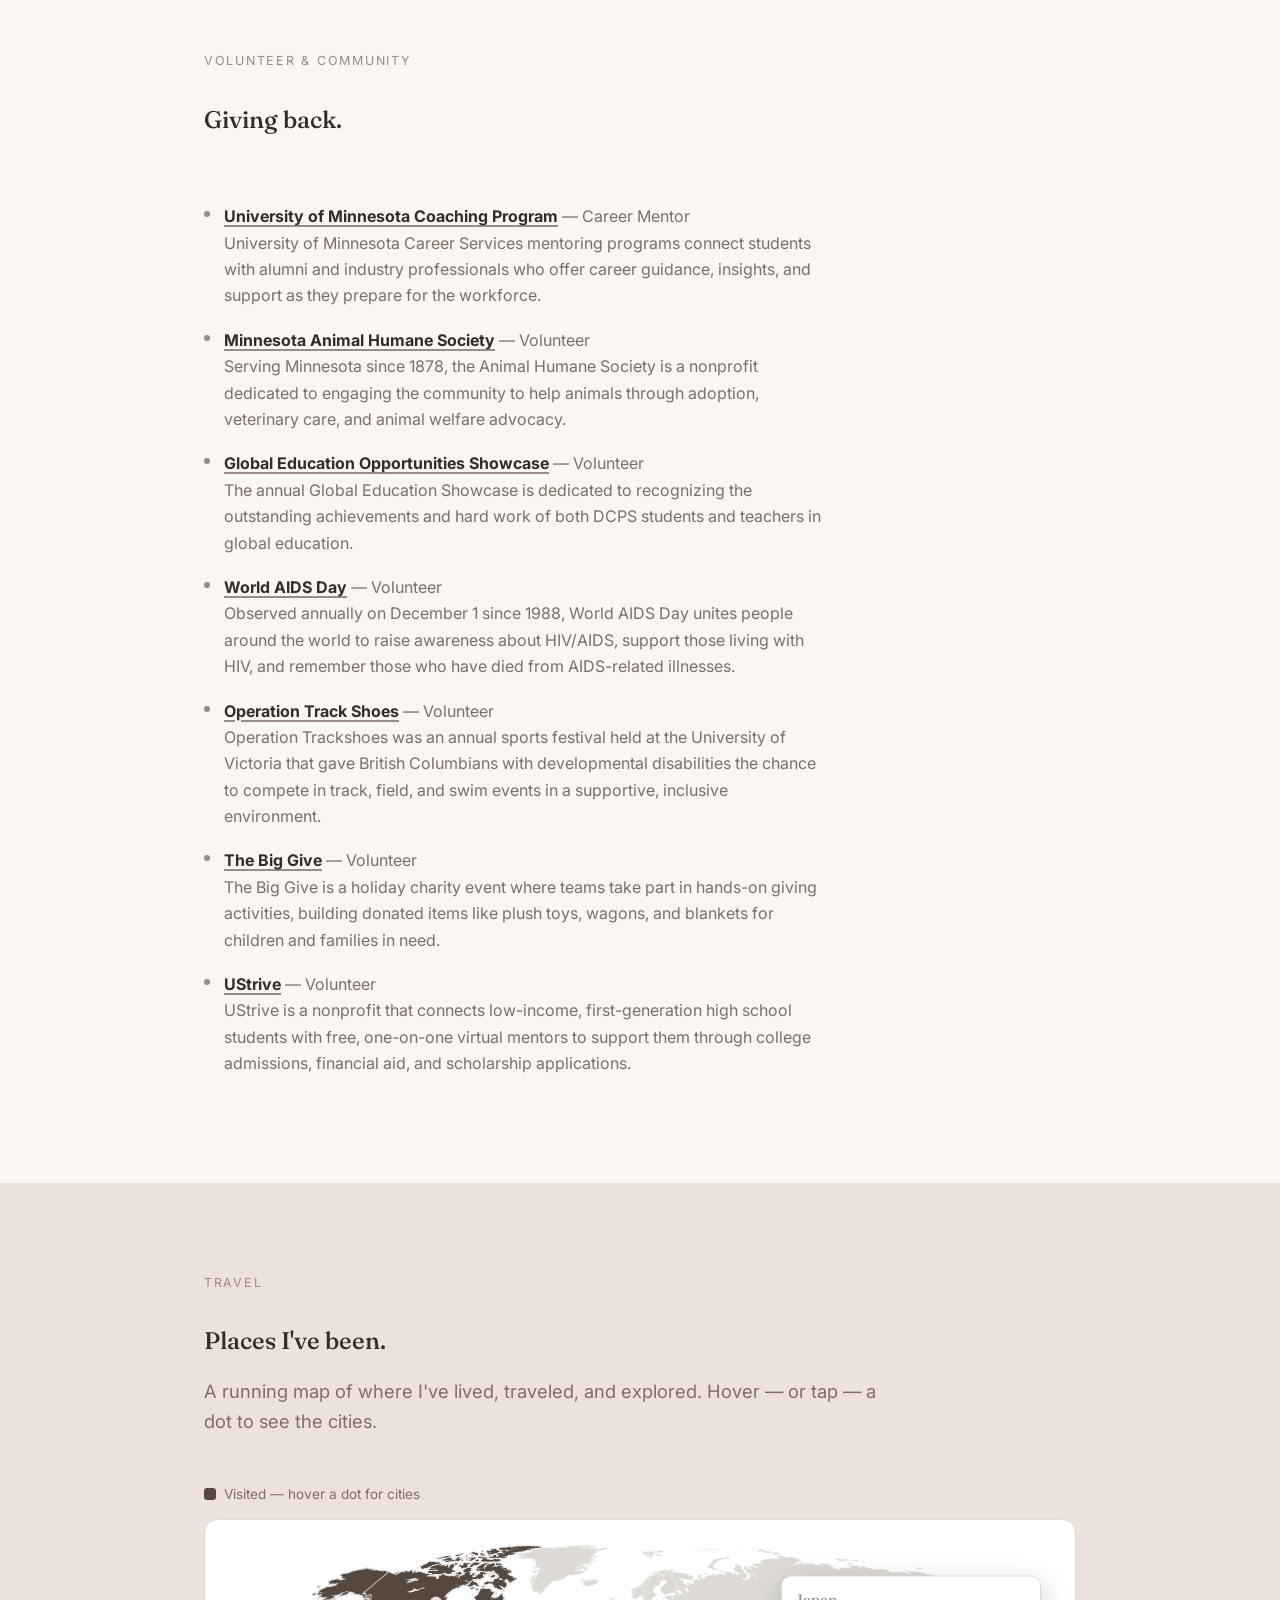
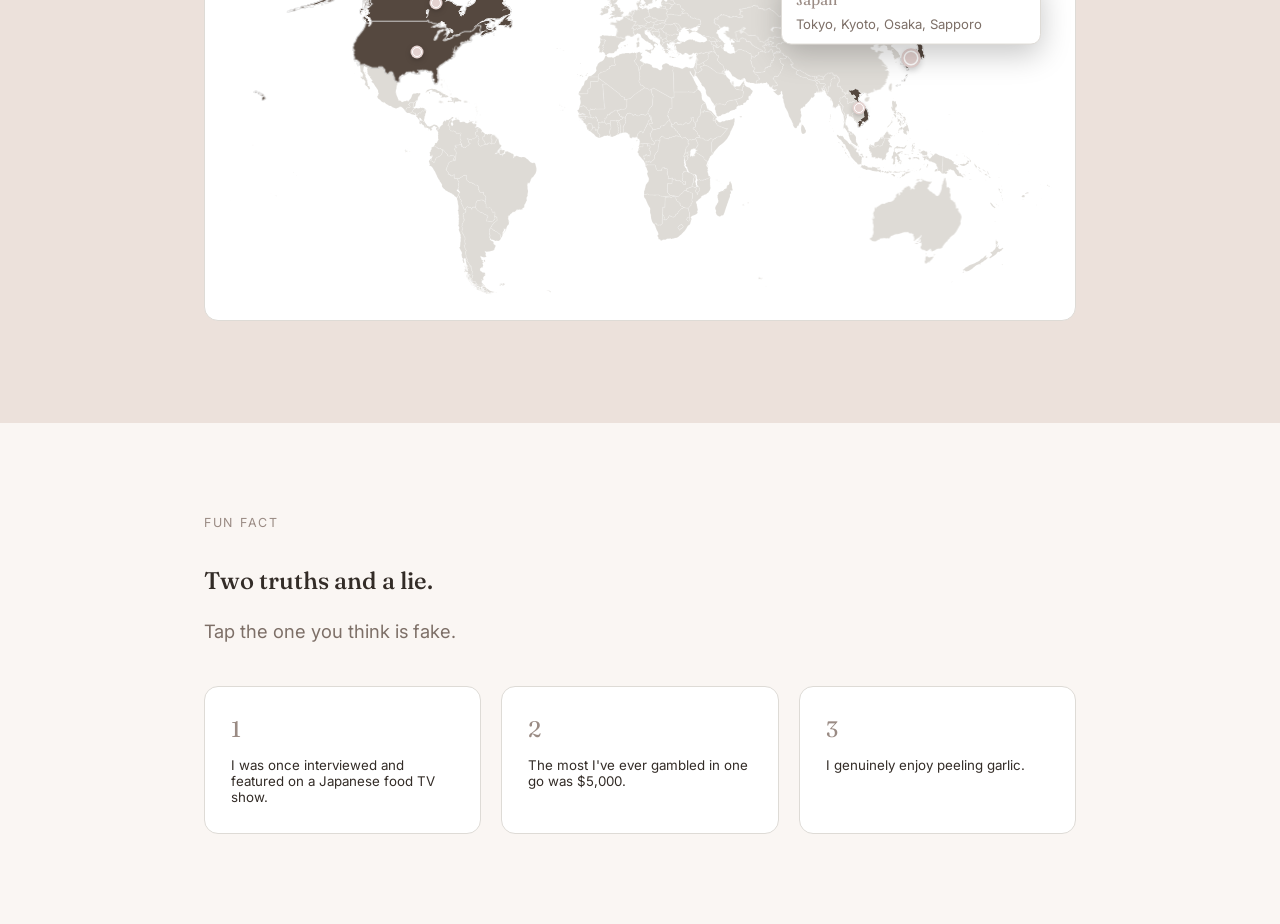
==== commit 27863fbe: "Remove Beyond Work page subtitle Co-Authored-By: Claude Sonnet 5 <noreply@anthropic.com> Claude-Sess" ====
--- a/beyond-work.html
+++ b/beyond-work.html
@@ -51,9 +51,6 @@
       <a class="back-link reveal" href="index.html">← Back to home</a>
       <p class="section-label reveal">Beyond Work</p>
       <h1 class="reveal">Get to know me personally.</h1>
-      <p class="hero-sub reveal">
-        Where I give back, and where I've traveled.
-      </p>
     </div>
   </section>
 
